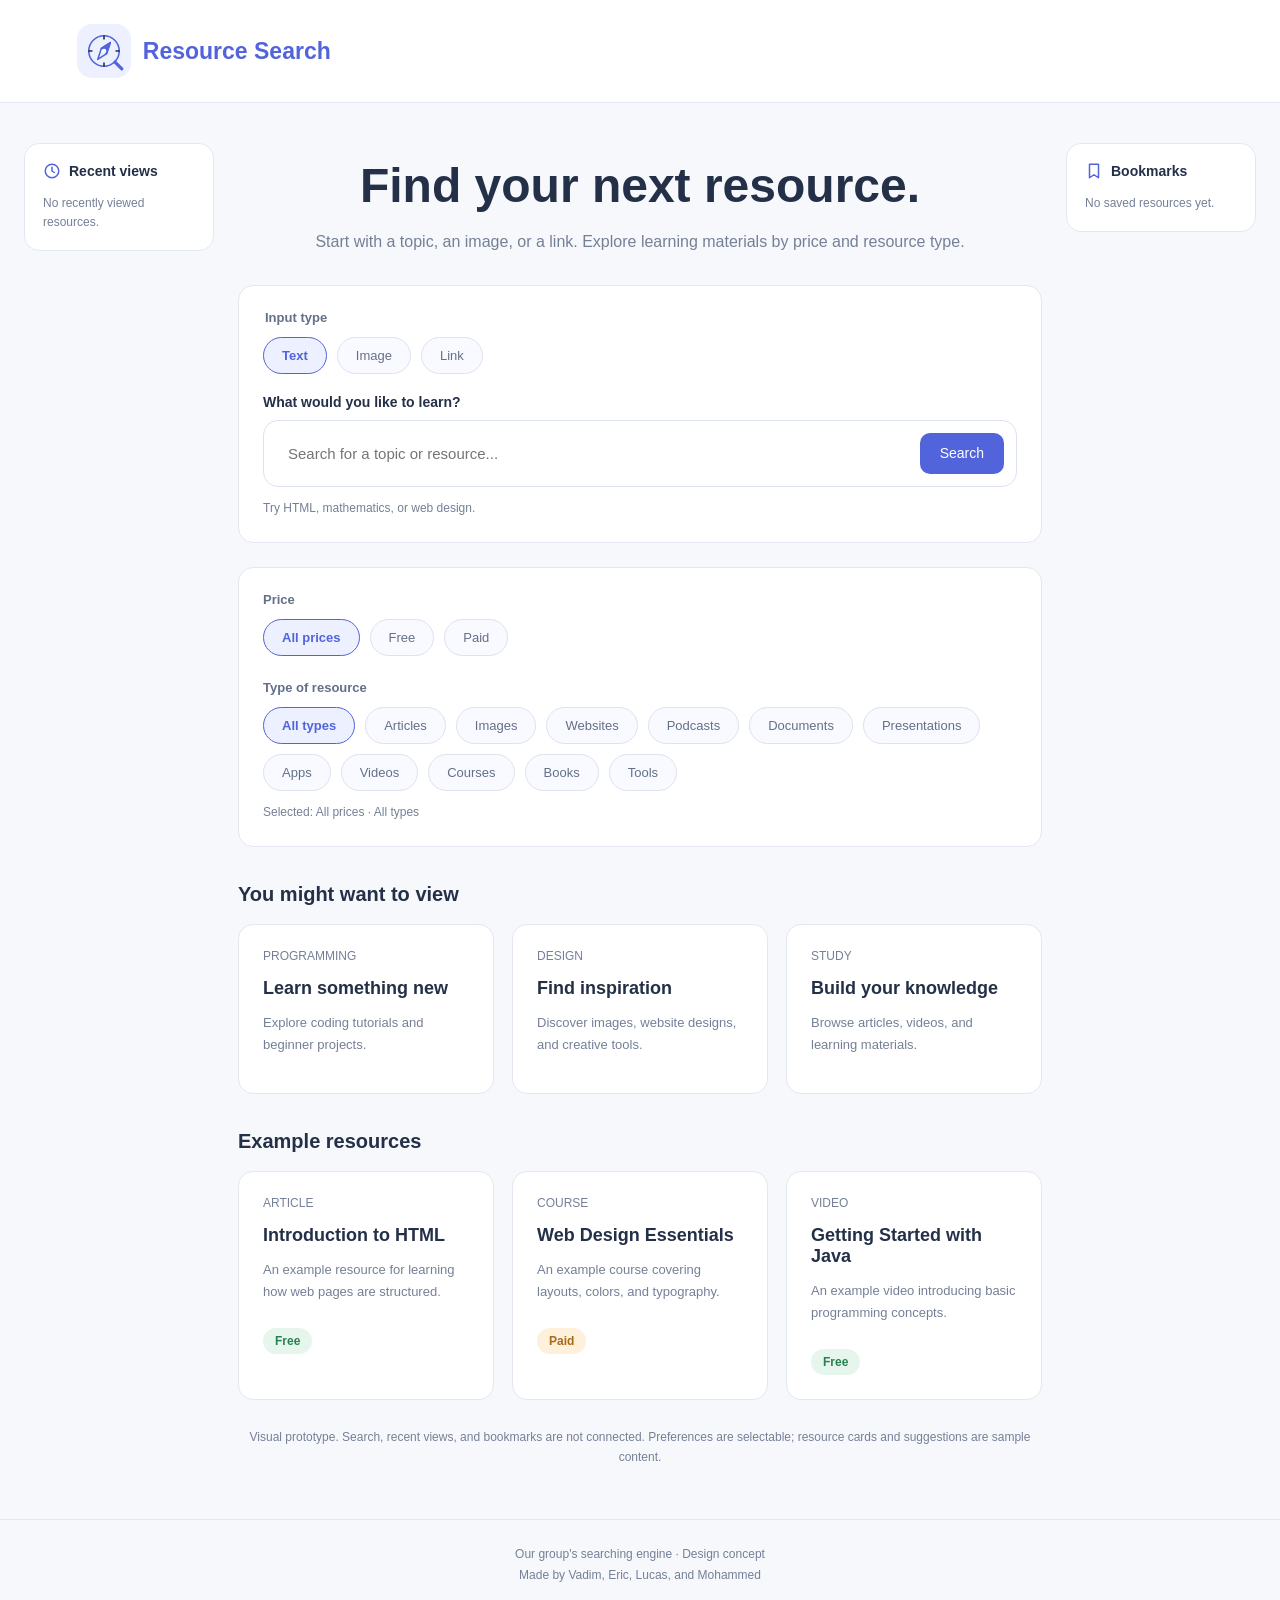
==== Advanced Searcher/HTML.html @ a19293f6 "Add files via upload" ====
<!DOCTYPE html>
<html lang="en">
<head>
  <meta charset="UTF-8">
  <meta name="viewport" content="width=device-width, initial-scale=1.0">
  <title>Resource Search</title>

  <style>
    * {
      box-sizing: border-box;
    }

    body {
      margin: 0;
      font-family: Arial, sans-serif;
      color: #243047;
      background: #f6f8fc;
    }

    header {
      padding: 24px 6%;
      background: white;
      border-bottom: 1px solid #e2e7f0;
    }

    .brand {
      display: flex;
      align-items: center;
      gap: 12px;
      color: #5264db;
      font-size: 23px;
      font-weight: bold;
    }

    .brand-icon {
      width: 54px;
      height: 54px;
      flex-shrink: 0;
      display: grid;
      place-items: center;
      background: #edf0ff;
      border-radius: 15px;
    }

    .brand-icon svg {
      width: 42px;
      height: 42px;
      fill: none;
      stroke: #5264db;
      stroke-width: 3;
      stroke-linecap: round;
      stroke-linejoin: round;
    }

    .secondary {
      stroke: #243047;
    }

    .page-layout {
      display: grid;
      grid-template-columns: 190px minmax(0, 950px) 190px;
      align-items: start;
      gap: 24px;
      max-width: 1450px;
      margin: auto;
      padding: 40px 24px;
    }

    main {
      min-width: 0;
      padding-top: 15px;
    }

    .sidebar {
      position: sticky;
      top: 24px;
      padding: 18px;
      border: 1px solid #e2e7f0;
      border-radius: 15px;
      background: white;
    }

    .sidebar-heading {
      display: flex;
      align-items: center;
      gap: 8px;
      margin: 0 0 14px;
      font-size: 14px;
    }

    .sidebar-heading svg {
      width: 18px;
      height: 18px;
      flex-shrink: 0;
      fill: none;
      stroke: #5264db;
      stroke-width: 2;
      stroke-linecap: round;
      stroke-linejoin: round;
    }

    .sidebar-empty {
      margin: 0;
      color: #758096;
      font-size: 12px;
      line-height: 1.6;
    }

    h1 {
      margin: 0 0 12px;
      text-align: center;
      font-size: clamp(30px, 4vw, 48px);
    }

    .subtitle {
      margin-bottom: 30px;
      text-align: center;
      color: #758096;
      line-height: 1.6;
    }

    .search-panel,
    .filters {
      padding: 24px;
      border: 1px solid #e2e7f0;
      border-radius: 15px;
      background: white;
    }

    .input-type {
      margin: 0;
      padding: 0;
      border: none;
      min-width: 0;
    }

    .input-type legend,
    .filter-label {
      margin: 0 0 12px;
      font-size: 13px;
      font-weight: bold;
      color: #647088;
    }

    .type-radio {
      position: absolute;
      width: 1px;
      height: 1px;
      padding: 0;
      margin: -1px;
      overflow: hidden;
      clip-path: inset(50%);
      white-space: nowrap;
      border: 0;
    }

    .input-type-options,
    .options {
      display: flex;
      flex-wrap: wrap;
      gap: 10px;
    }

    .input-type-options {
      margin-bottom: 20px;
    }

    .type-option,
    .option {
      padding: 10px 18px;
      border: 1px solid #dce2ef;
      border-radius: 25px;
      background: #f9faff;
      color: #647088;
      font: inherit;
      font-size: 13px;
      cursor: pointer;
    }

    .type-option:hover,
    .option:hover {
      border-color: #5264db;
      background: #edf0ff;
    }

    .option.selected,
    #type-text:checked ~ .input-type-options label[for="type-text"],
    #type-image:checked ~ .input-type-options label[for="type-image"],
    #type-link:checked ~ .input-type-options label[for="type-link"] {
      border-color: #5264db;
      background: #edf0ff;
      color: #5264db;
      font-weight: bold;
    }

    button:focus-visible,
    input:focus-visible,
    #type-text:focus-visible ~ .input-type-options label[for="type-text"],
    #type-image:focus-visible ~ .input-type-options label[for="type-image"],
    #type-link:focus-visible ~ .input-type-options label[for="type-link"] {
      outline: 3px solid #5264db;
      outline-offset: 3px;
    }

    .input-panel {
      display: none;
    }

    #type-text:checked ~ .text-panel,
    #type-image:checked ~ .image-panel,
    #type-link:checked ~ .link-panel {
      display: block;
    }

    .field-label {
      display: block;
      margin-bottom: 10px;
      font-size: 14px;
      font-weight: bold;
    }

    .search-box {
      display: flex;
      gap: 12px;
      padding: 12px;
      border: 1px solid #dce2ef;
      border-radius: 15px;
      background: white;
    }

    .search-input {
      flex: 1;
      min-width: 0;
      width: 100%;
      padding: 12px;
      border: none;
      border-radius: 6px;
      background: transparent;
      color: #243047;
      font: inherit;
      font-size: 15px;
    }

    .search-button {
      padding: 12px 20px;
      border: none;
      border-radius: 10px;
      background: #5264db;
      color: white;
      font-size: 14px;
      opacity: 1;
    }

    .input-help,
    .selection-summary {
      margin: 12px 0 0;
      color: #758096;
      font-size: 12px;
      line-height: 1.6;
    }

    .upload-area {
      padding: 28px 18px;
      border: 2px dashed #cbd3f4;
      border-radius: 15px;
      background: #f9faff;
      text-align: center;
    }

    .upload-area p {
      color: #758096;
      font-size: 13px;
      line-height: 1.6;
    }

    .image-input {
      max-width: 100%;
      color: #647088;
      font: inherit;
      font-size: 13px;
    }

    .image-input::file-selector-button {
      margin-right: 12px;
      padding: 10px 16px;
      border: none;
      border-radius: 8px;
      background: #edf0ff;
      color: #5264db;
      cursor: pointer;
    }

    .image-actions {
      display: flex;
      justify-content: flex-end;
      margin-top: 14px;
    }

    .filters {
      margin-top: 24px;
    }

    .filter-group + .filter-group {
      margin-top: 24px;
    }

    .section-heading {
      margin: 36px 0 18px;
      font-size: 20px;
    }

    .resources {
      display: grid;
      grid-template-columns: repeat(3, minmax(0, 1fr));
      gap: 18px;
    }

    .resource-card {
      padding: 24px;
      border: 1px solid #e2e7f0;
      border-radius: 15px;
      background: white;
    }

    .resource-type {
      color: #758096;
      font-size: 12px;
    }

    .resource-card h3 {
      margin: 15px 0 10px;
      font-size: 18px;
    }

    .resource-card p {
      color: #758096;
      font-size: 13px;
      line-height: 1.7;
    }

    .badge {
      display: inline-block;
      margin-top: 12px;
      padding: 6px 12px;
      border-radius: 20px;
      font-size: 12px;
      font-weight: bold;
    }

    .free {
      background: #e6f6ed;
      color: #278051;
    }

    .paid {
      background: #fff0dc;
      color: #a56b17;
    }

    .note {
      margin-top: 28px;
      text-align: center;
      color: #758096;
      font-size: 12px;
      line-height: 1.6;
    }

    footer {
      padding: 24px;
      border-top: 1px solid #e2e7f0;
      text-align: center;
      color: #758096;
      font-size: 12px;
      line-height: 1.8;
    }

    @media (max-width: 1100px) {
      .page-layout {
        grid-template-columns: repeat(2, minmax(0, 1fr));
      }

      main {
        grid-column: 1 / -1;
        grid-row: 1;
      }

      .sidebar {
        position: static;
      }
    }

    @media (max-width: 700px) {
      .resources {
        grid-template-columns: 1fr;
      }

      .search-input {
        font-size: 13px;
      }
    }

    @media (max-width: 420px) {
      .page-layout {
        grid-template-columns: 1fr;
        padding: 24px 16px;
      }

      .search-panel,
      .filters {
        padding: 18px;
      }

      .search-box {
        flex-direction: column;
      }

      .image-actions .search-button {
        width: 100%;
      }
    }
  </style>
</head>

<body>
  <header>
    <div class="brand">
      <span class="brand-icon" aria-hidden="true">
        <svg viewBox="0 0 80 80" focusable="false">
          <circle cx="40" cy="40" r="29"/>
          <path d="M61 61 L74 74" stroke-width="6"/>
          <path class="secondary"
                d="M40 11 V17 M40 63 V69 M11 40 H17 M63 40 H69"/>
          <path d="M52 24 L45 45 L28 56 L35 35 Z"/>
          <path d="M52 24 L35 35 L45 45 Z" fill="#5264db"/>
          <circle cx="40" cy="40" r="3" fill="white" stroke="white"/>
        </svg>
      </span>
      <span>Resource Search</span>
    </div>
  </header>

  <div class="page-layout">
    <aside class="sidebar" aria-labelledby="recent-heading">
      <h2 class="sidebar-heading" id="recent-heading">
        <svg viewBox="0 0 24 24" aria-hidden="true">
          <circle cx="12" cy="12" r="9"/>
          <path d="M12 7 V12 L15 14"/>
        </svg>
        Recent views
      </h2>
      <p class="sidebar-empty">No recently viewed resources.</p>
    </aside>

    <main>
      <h1>Find your next resource.</h1>

      <p class="subtitle">
        Start with a topic, an image, or a link.
        Explore learning materials by price and resource type.
      </p>

      <section class="search-panel" aria-label="Search inputs">
        <fieldset class="input-type">
          <legend>Input type</legend>

          <input
            class="type-radio"
            type="radio"
            name="input-type"
            id="type-text"
            value="text"
            checked
          >
          <input
            class="type-radio"
            type="radio"
            name="input-type"
            id="type-image"
            value="image"
          >
          <input
            class="type-radio"
            type="radio"
            name="input-type"
            id="type-link"
            value="link"
          >

          <div class="input-type-options">
            <label class="type-option" for="type-text">Text</label>
            <label class="type-option" for="type-image">Image</label>
            <label class="type-option" for="type-link">Link</label>
          </div>

          <div class="input-panel text-panel">
            <label class="field-label" for="text-search">
              What would you like to learn?
            </label>

            <div class="search-box">
              <input
                class="search-input"
                id="text-search"
                type="search"
                placeholder="Search for a topic or resource..."
                aria-describedby="text-help"
              >
              <button class="search-button" type="button" disabled>
                Search
              </button>
            </div>

            <p class="input-help" id="text-help">
              Try HTML, mathematics, or web design.
            </p>
          </div>

          <div class="input-panel image-panel">
            <div class="upload-area">
              <label class="field-label" for="image-search">
                Choose a picture or image
              </label>

              <p>Select a picture, screenshot, or diagram.</p>

              <input
                class="image-input"
                id="image-search"
                type="file"
                accept="image/*"
                aria-describedby="image-help"
              >
            </div>

            <div class="image-actions">
              <button class="search-button" type="button" disabled>
                Search with image
              </button>
            </div>

            <p class="input-help" id="image-help">
              Image selection is available; uploading is not connected.
            </p>
          </div>

          <div class="input-panel link-panel">
            <label class="field-label" for="link-search">
              Paste a resource link
            </label>

            <div class="search-box">
              <input
                class="search-input"
                id="link-search"
                type="url"
                placeholder="https://example.com/resource"
                aria-describedby="link-help"
              >
              <button class="search-button" type="button" disabled>
                Search with link
              </button>
            </div>

            <p class="input-help" id="link-help">
              Enter a website, article, video, or document link.
            </p>
          </div>
        </fieldset>
      </section>

      <section class="filters" aria-label="Resource preferences">
        <div class="filter-group">
          <h2 class="filter-label" id="price-label">Price</h2>

          <div
            class="options"
            id="price-options"
            role="group"
            aria-labelledby="price-label"
          >
            <button class="option selected" type="button"
                    aria-pressed="true">All prices</button>
            <button class="option" type="button"
                    aria-pressed="false">Free</button>
            <button class="option" type="button"
                    aria-pressed="false">Paid</button>
          </div>
        </div>

        <div class="filter-group">
          <h2 class="filter-label" id="resource-label">
            Type of resource
          </h2>

          <div
            class="options"
            id="resource-options"
            role="group"
            aria-labelledby="resource-label"
          >
            <button class="option selected" type="button"
                    aria-pressed="true">All types</button>
            <button class="option" type="button"
                    aria-pressed="false">Articles</button>
            <button class="option" type="button"
                    aria-pressed="false">Images</button>
            <button class="option" type="button"
                    aria-pressed="false">Websites</button>
            <button class="option" type="button"
                    aria-pressed="false">Podcasts</button>
            <button class="option" type="button"
                    aria-pressed="false">Documents</button>
            <button class="option" type="button"
                    aria-pressed="false">Presentations</button>
            <button class="option" type="button"
                    aria-pressed="false">Apps</button>
            <button class="option" type="button"
                    aria-pressed="false">Videos</button>
            <button class="option" type="button"
                    aria-pressed="false">Courses</button>
            <button class="option" type="button"
                    aria-pressed="false">Books</button>
            <button class="option" type="button"
                    aria-pressed="false">Tools</button>
          </div>
        </div>

        <p class="selection-summary" id="selection-summary" role="status">
          Selected: All prices · All types
        </p>
      </section>

      <section aria-labelledby="suggestions-heading">
        <h2 class="section-heading" id="suggestions-heading">
          You might want to view
        </h2>

        <div class="resources">
          <article class="resource-card">
            <div class="resource-type">PROGRAMMING</div>
            <h3>Learn something new</h3>
            <p>Explore coding tutorials and beginner projects.</p>
          </article>

          <article class="resource-card">
            <div class="resource-type">DESIGN</div>
            <h3>Find inspiration</h3>
            <p>Discover images, website designs, and creative tools.</p>
          </article>

          <article class="resource-card">
            <div class="resource-type">STUDY</div>
            <h3>Build your knowledge</h3>
            <p>Browse articles, videos, and learning materials.</p>
          </article>
        </div>
      </section>

      <section aria-labelledby="examples-heading">
        <h2 class="section-heading" id="examples-heading">
          Example resources
        </h2>

        <div class="resources">
          <article class="resource-card">
            <div class="resource-type">ARTICLE</div>
            <h3>Introduction to HTML</h3>
            <p>
              An example resource for learning how web pages
              are structured.
            </p>
            <span class="badge free">Free</span>
          </article>

          <article class="resource-card">
            <div class="resource-type">COURSE</div>
            <h3>Web Design Essentials</h3>
            <p>
              An example course covering layouts, colors,
              and typography.
            </p>
            <span class="badge paid">Paid</span>
          </article>

          <article class="resource-card">
            <div class="resource-type">VIDEO</div>
            <h3>Getting Started with Java</h3>
            <p>
              An example video introducing basic
              programming concepts.
            </p>
            <span class="badge free">Free</span>
          </article>
        </div>
      </section>

      <p class="note">
        Visual prototype. Search, recent views, and bookmarks are not connected.
        Preferences are selectable; resource cards and suggestions are sample content.
      </p>
    </main>

    <aside class="sidebar" aria-labelledby="bookmarks-heading">
      <h2 class="sidebar-heading" id="bookmarks-heading">
        <svg viewBox="0 0 24 24" aria-hidden="true">
          <path d="M6 3 H18 V21 L12 17 L6 21 Z"/>
        </svg>
        Bookmarks
      </h2>
      <p class="sidebar-empty">No saved resources yet.</p>
    </aside>
  </div>

  <footer>
    Our group's searching engine · Design concept
    <br>
    Made by Vadim, Eric, Lucas, and Mohammed
  </footer>

  <script>
    const optionGroups = document.querySelectorAll(".filters .options");
    const summary = document.getElementById("selection-summary");

    optionGroups.forEach((group) => {
      group.addEventListener("click", (event) => {
        const selectedButton = event.target.closest(".option");

        if (!selectedButton || !group.contains(selectedButton)) {
          return;
        }

        group.querySelectorAll(".option").forEach((button) => {
          const isSelected = button === selectedButton;
          button.classList.toggle("selected", isSelected);
          button.setAttribute("aria-pressed", String(isSelected));
        });

        const price = document.querySelector(
          "#price-options .selected"
        ).textContent.trim();

        const resourceType = document.querySelector(
          "#resource-options .selected"
        ).textContent.trim();

        summary.textContent = `Selected: ${price} · ${resourceType}`;
      });
    });
  </script>
</body>
</html>
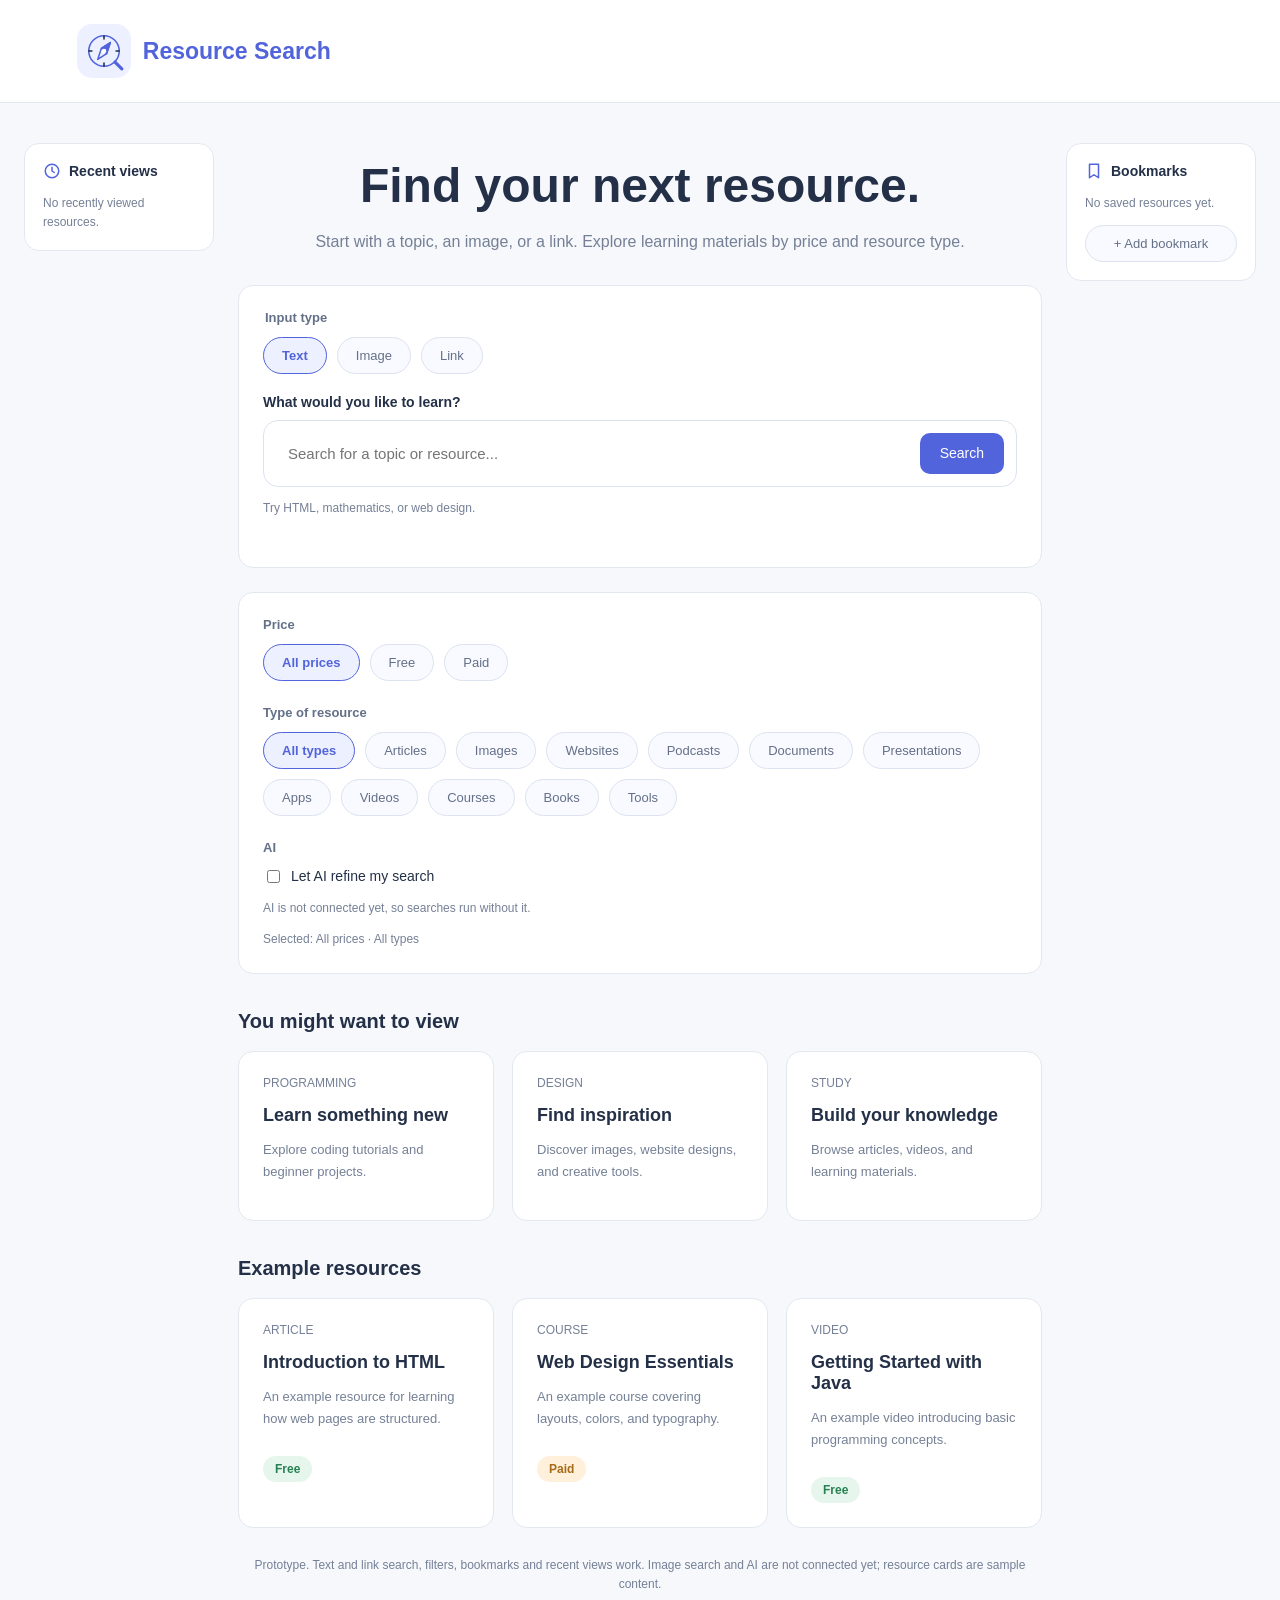
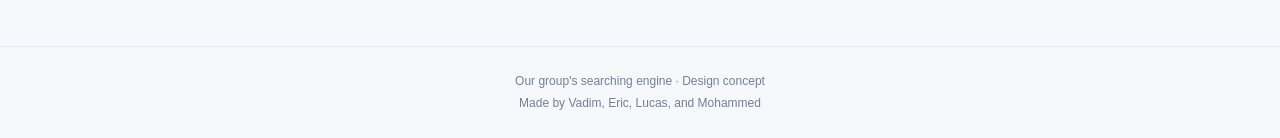
==== commit 34b7e282: "Some functionality and search feature placeholder." ====
--- a/Advanced Searcher/HTML.html
+++ b/Advanced Searcher/HTML.html
@@ -372,6 +372,142 @@
       color: #758096;
       font-size: 12px;
       line-height: 1.8;
+    }
+
+    /* ----- Added for the JS base (Oct 11): restyle freely ----- */
+
+    .search-status {
+      min-height: 1em;
+      margin: 12px 0 0;
+      color: #a56b17;
+      font-size: 13px;
+    }
+
+    .ai-toggle {
+      display: inline-flex;
+      align-items: center;
+      gap: 8px;
+      font-size: 14px;
+      cursor: pointer;
+    }
+
+    .link-list {
+      margin: 0;
+      padding: 0;
+      list-style: none;
+      display: grid;
+      gap: 6px;
+      font-size: 13px;
+    }
+
+    .link-list a {
+      color: #243047;
+      text-decoration: none;
+      overflow-wrap: anywhere;
+    }
+
+    .link-list a:hover {
+      color: #5264db;
+    }
+
+    .link-list li {
+      display: flex;
+      align-items: center;
+      gap: 6px;
+    }
+
+    .bookmark {
+      flex: 1;
+      display: flex;
+      align-items: center;
+      gap: 8px;
+      min-width: 0;
+    }
+
+    .bookmark img {
+      width: 18px;
+      height: 18px;
+      flex-shrink: 0;
+    }
+
+    .remove-button {
+      border: none;
+      background: none;
+      color: #758096;
+      font-size: 16px;
+      cursor: pointer;
+    }
+
+    .add-button {
+      width: 100%;
+      margin-top: 12px;
+    }
+
+    .link-preview,
+    .preview-card {
+      padding: 16px;
+      border: 1px solid #e2e7f0;
+      border-radius: 15px;
+      background: white;
+      font-size: 13px;
+    }
+
+    .link-preview {
+      margin-top: 16px;
+    }
+
+    .link-preview img,
+    .preview-card img {
+      display: block;
+      max-width: 100%;
+      max-height: 140px;
+      margin-bottom: 10px;
+      border-radius: 8px;
+    }
+
+    .link-preview p,
+    .preview-card p {
+      color: #758096;
+      line-height: 1.6;
+    }
+
+    .preview-actions {
+      display: flex;
+      align-items: center;
+      gap: 16px;
+    }
+
+    .preview-card {
+      position: fixed;
+      z-index: 10;
+      width: 280px;
+      box-shadow: 0 8px 24px rgb(36 48 71 / 15%);
+    }
+
+    #bookmark-dialog {
+      padding: 24px;
+      border: 1px solid #e2e7f0;
+      border-radius: 15px;
+    }
+
+    #bookmark-dialog input {
+      display: block;
+      width: 260px;
+      margin: 6px 0 14px;
+      padding: 10px;
+      border: 1px solid #dce2ef;
+      border-radius: 8px;
+      font: inherit;
+    }
+
+    .dialog-actions {
+      display: flex;
+      justify-content: flex-end;
+      gap: 10px;
+    }
+
+    [hidden] {
+      display: none !important;
     }
 
     @media (max-width: 1100px) {
@@ -448,7 +584,8 @@
         </svg>
         Recent views
       </h2>
-      <p class="sidebar-empty">No recently viewed resources.</p>
+      <p class="sidebar-empty" id="recent-empty">No recently viewed resources.</p>
+      <ul class="link-list" id="recent-list"></ul>
     </aside>
 
     <main>
@@ -497,7 +634,7 @@
               What would you like to learn?
             </label>
 
-            <div class="search-box">
+            <form class="search-box" id="text-form">
               <input
                 class="search-input"
                 id="text-search"
@@ -505,10 +642,10 @@
                 placeholder="Search for a topic or resource..."
                 aria-describedby="text-help"
               >
-              <button class="search-button" type="button" disabled>
+              <button class="search-button" type="submit">
                 Search
               </button>
-            </div>
+            </form>
 
             <p class="input-help" id="text-help">
               Try HTML, mathematics, or web design.
@@ -548,7 +685,9 @@
               Paste a resource link
             </label>
 
-            <div class="search-box">
+            <!-- novalidate: the browser would reject "anilist.co" without https://;
+                 our JS adds the https:// itself -->
+            <form class="search-box" id="link-form" novalidate>
               <input
                 class="search-input"
                 id="link-search"
@@ -556,33 +695,40 @@
                 placeholder="https://example.com/resource"
                 aria-describedby="link-help"
               >
-              <button class="search-button" type="button" disabled>
+              <button class="search-button" type="submit">
                 Search with link
               </button>
-            </div>
+            </form>
 
             <p class="input-help" id="link-help">
               Enter a website, article, video, or document link.
             </p>
+
+            <div class="link-preview" id="link-preview" hidden></div>
           </div>
         </fieldset>
+
+        <p class="search-status" id="search-status" role="status"></p>
       </section>
 
       <section class="filters" aria-label="Resource preferences">
         <div class="filter-group">
           <h2 class="filter-label" id="price-label">Price</h2>
 
+          <!-- data-filter / data-value are what the JS reads.
+               The visible labels can be renamed freely. -->
           <div
             class="options"
             id="price-options"
             role="group"
             aria-labelledby="price-label"
+            data-filter="price"
           >
-            <button class="option selected" type="button"
+            <button class="option selected" type="button" data-value="all"
                     aria-pressed="true">All prices</button>
-            <button class="option" type="button"
+            <button class="option" type="button" data-value="free"
                     aria-pressed="false">Free</button>
-            <button class="option" type="button"
+            <button class="option" type="button" data-value="paid"
                     aria-pressed="false">Paid</button>
           </div>
         </div>
@@ -597,32 +743,42 @@
             id="resource-options"
             role="group"
             aria-labelledby="resource-label"
+            data-filter="type"
           >
-            <button class="option selected" type="button"
+            <button class="option selected" type="button" data-value="all"
                     aria-pressed="true">All types</button>
-            <button class="option" type="button"
+            <button class="option" type="button" data-value="articles"
                     aria-pressed="false">Articles</button>
-            <button class="option" type="button"
+            <button class="option" type="button" data-value="images"
                     aria-pressed="false">Images</button>
-            <button class="option" type="button"
+            <button class="option" type="button" data-value="websites"
                     aria-pressed="false">Websites</button>
-            <button class="option" type="button"
+            <button class="option" type="button" data-value="podcasts"
                     aria-pressed="false">Podcasts</button>
-            <button class="option" type="button"
+            <button class="option" type="button" data-value="documents"
                     aria-pressed="false">Documents</button>
-            <button class="option" type="button"
+            <button class="option" type="button" data-value="presentations"
                     aria-pressed="false">Presentations</button>
-            <button class="option" type="button"
+            <button class="option" type="button" data-value="apps"
                     aria-pressed="false">Apps</button>
-            <button class="option" type="button"
+            <button class="option" type="button" data-value="videos"
                     aria-pressed="false">Videos</button>
-            <button class="option" type="button"
+            <button class="option" type="button" data-value="courses"
                     aria-pressed="false">Courses</button>
-            <button class="option" type="button"
+            <button class="option" type="button" data-value="books"
                     aria-pressed="false">Books</button>
-            <button class="option" type="button"
+            <button class="option" type="button" data-value="tools"
                     aria-pressed="false">Tools</button>
           </div>
+        </div>
+
+        <div class="filter-group">
+          <h2 class="filter-label">AI</h2>
+          <label class="ai-toggle">
+            <input type="checkbox" id="ai-toggle">
+            Let AI refine my search
+          </label>
+          <p class="input-help" id="ai-help"></p>
         </div>
 
         <p class="selection-summary" id="selection-summary" role="status">
@@ -695,8 +851,8 @@
       </section>
 
       <p class="note">
-        Visual prototype. Search, recent views, and bookmarks are not connected.
-        Preferences are selectable; resource cards and suggestions are sample content.
+        Prototype. Text and link search, filters, bookmarks and recent views work.
+        Image search and AI are not connected yet; resource cards are sample content.
       </p>
     </main>
 
@@ -707,9 +863,31 @@
         </svg>
         Bookmarks
       </h2>
-      <p class="sidebar-empty">No saved resources yet.</p>
+      <p class="sidebar-empty" id="bookmark-empty">No saved resources yet.</p>
+      <ul class="link-list" id="bookmark-list"></ul>
+      <button class="option add-button" type="button" id="add-bookmark">
+        + Add bookmark
+      </button>
     </aside>
   </div>
+
+  <dialog id="bookmark-dialog" aria-labelledby="bookmark-dialog-title">
+    <form id="bookmark-form" novalidate>
+      <h2 class="filter-label" id="bookmark-dialog-title">Add a bookmark</h2>
+      <label class="field-label" for="bookmark-name">Name (optional)</label>
+      <input id="bookmark-name" type="text" placeholder="AniList">
+      <label class="field-label" for="bookmark-url">Address</label>
+      <input id="bookmark-url" type="url" placeholder="anilist.co">
+      <p class="search-status" id="bookmark-error" role="alert"></p>
+      <div class="dialog-actions">
+        <button class="option" type="button" id="bookmark-cancel">Cancel</button>
+        <button class="search-button" type="submit">Add</button>
+      </div>
+    </form>
+  </dialog>
+
+  <!-- Hover preview for bookmarks; bookmarks.js positions and fills it -->
+  <div class="preview-card" id="preview-card" hidden></div>
 
   <footer>
     Our group's searching engine · Design concept
@@ -717,35 +895,7 @@
     Made by Vadim, Eric, Lucas, and Mohammed
   </footer>
 
-  <script>
-    const optionGroups = document.querySelectorAll(".filters .options");
-    const summary = document.getElementById("selection-summary");
-
-    optionGroups.forEach((group) => {
-      group.addEventListener("click", (event) => {
-        const selectedButton = event.target.closest(".option");
-
-        if (!selectedButton || !group.contains(selectedButton)) {
-          return;
-        }
-
-        group.querySelectorAll(".option").forEach((button) => {
-          const isSelected = button === selectedButton;
-          button.classList.toggle("selected", isSelected);
-          button.setAttribute("aria-pressed", String(isSelected));
-        });
-
-        const price = document.querySelector(
-          "#price-options .selected"
-        ).textContent.trim();
-
-        const resourceType = document.querySelector(
-          "#resource-options .selected"
-        ).textContent.trim();
-
-        summary.textContent = `Selected: ${price} · ${resourceType}`;
-      });
-    });
-  </script>
+  <!-- All behaviour lives in js/. Modules need a server: use Live Preview. -->
+  <script type="module" src="js/app.js"></script>
 </body>
 </html>
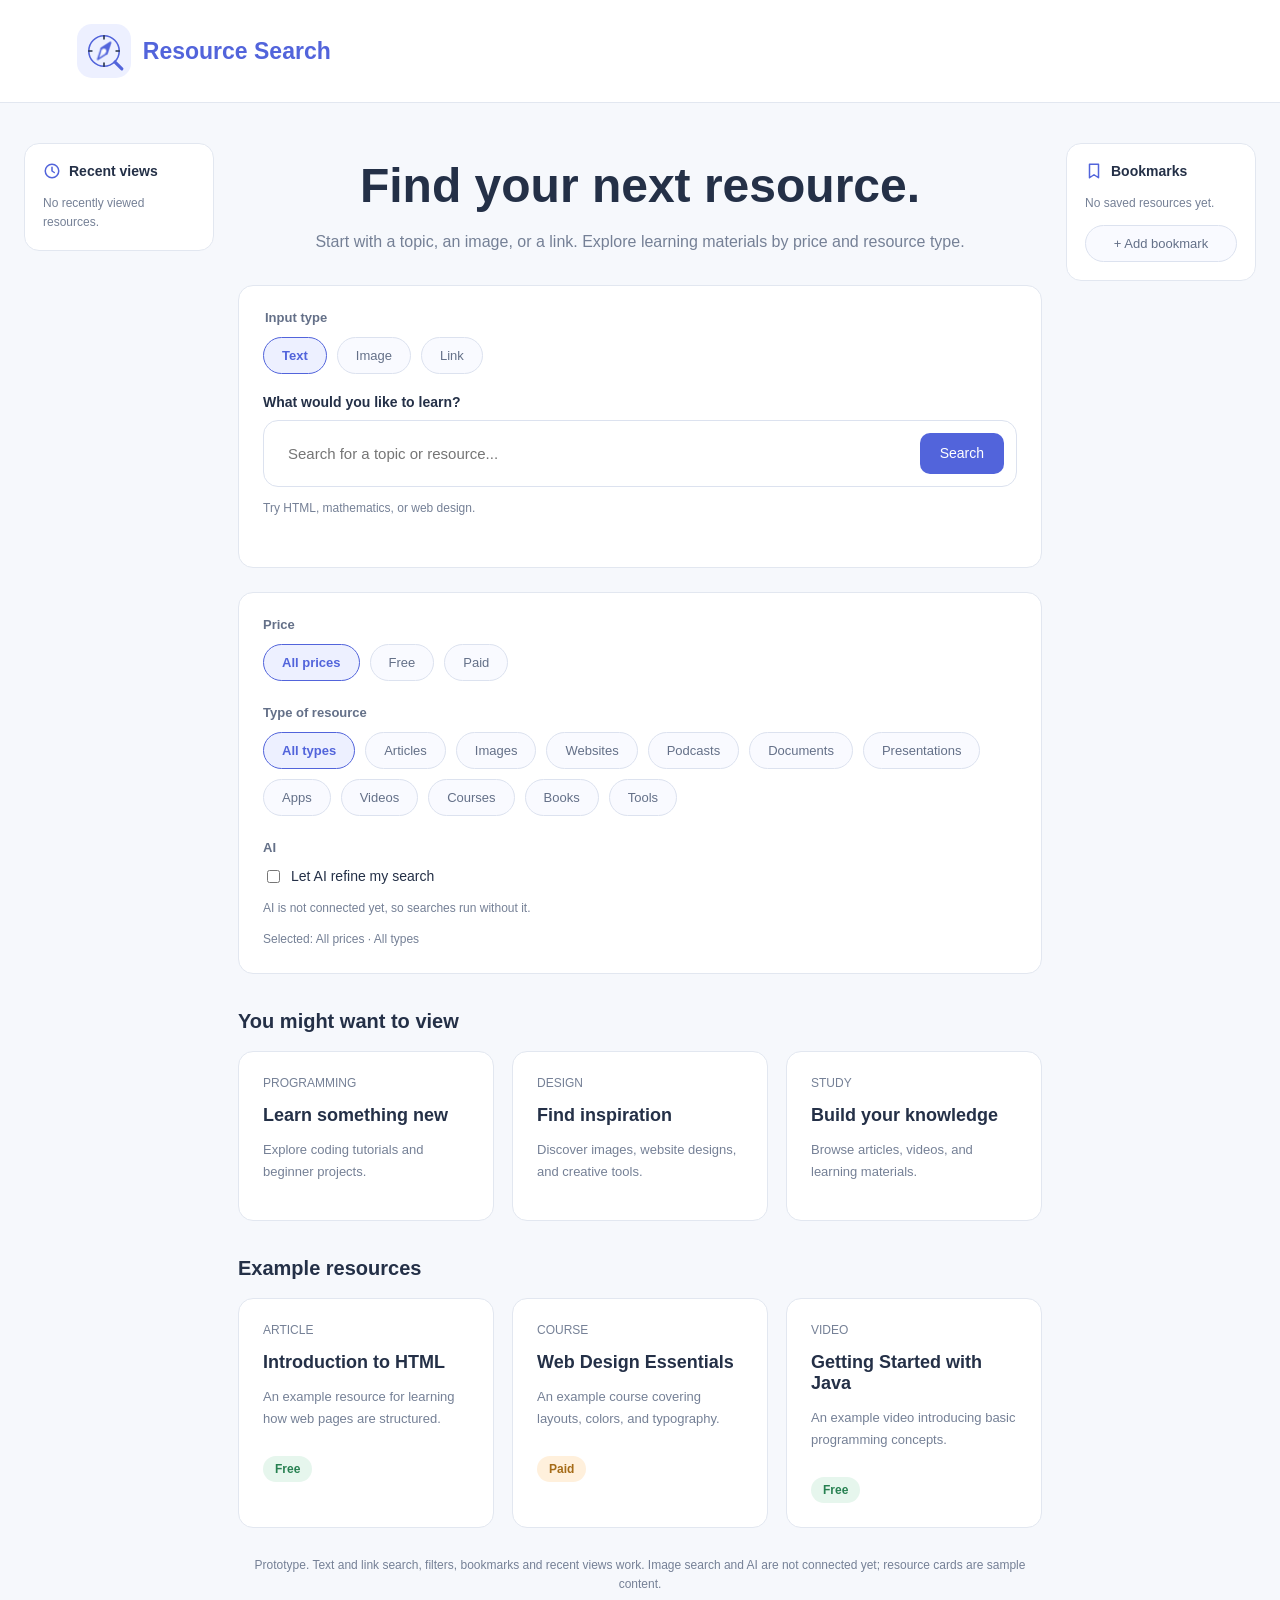
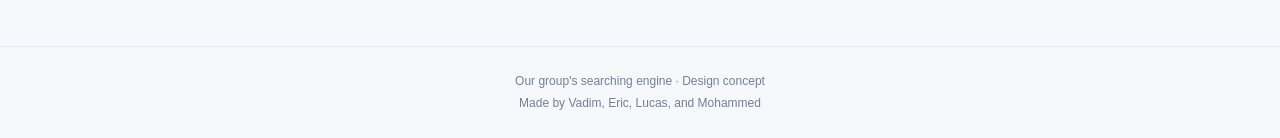
==== commit 07866cd4: "Update HTML.html added support for animations.css" ====
--- a/Advanced Searcher/HTML.html
+++ b/Advanced Searcher/HTML.html
@@ -555,6 +555,9 @@
       }
     }
   </style>
+    <!-- Animations (CSS only). Loaded after the styles above. -->
+  <link rel="stylesheet" href="animations.css">
+</head>
 </head>
 
 <body>
@@ -898,4 +901,4 @@
   <!-- All behaviour lives in js/. Modules need a server: use Live Preview. -->
   <script type="module" src="js/app.js"></script>
 </body>
-</html>+</html>
--- a/Advanced Searcher/animations.css
+++ b/Advanced Searcher/animations.css
@@ -0,0 +1,261 @@
+/* page entrance */
+/* starts lower and invisible, ends in place */
+@keyframes rise-in {
+  from { opacity: 0; transform: translateY(14px); }
+  to   { opacity: 1; transform: none; }
+}
+
+/* every block inside main uses rise-in */
+main > * {
+  animation: rise-in 0.6s cubic-bezier(0.2, 0.7, 0.2, 1) backwards;
+}
+/* each next block starts a bit later */
+main > :nth-child(2) { animation-delay: 0.07s; }
+main > :nth-child(3) { animation-delay: 0.14s; }
+main > :nth-child(4) { animation-delay: 0.21s; }
+main > :nth-child(5) { animation-delay: 0.28s; }
+main > :nth-child(6) { animation-delay: 0.35s; }
+main > :nth-child(7) { animation-delay: 0.42s; }
+
+/* sidebars start after the main part */
+.sidebar {
+  animation: rise-in 0.6s 0.3s cubic-bezier(0.2, 0.7, 0.2, 1) backwards;
+}
+
+/* cards rise in too */
+.resources .resource-card {
+  animation: rise-in 0.5s cubic-bezier(0.2, 0.7, 0.2, 1) backwards;
+}
+/* 2nd and 3rd card a bit later */
+.resources .resource-card:nth-child(2) { animation-delay: 0.08s; }
+.resources .resource-card:nth-child(3) { animation-delay: 0.16s; }
+
+/* compass needle */
+/* path 3 and 4 are the two halves of the needle, they turn around the logo centre (40,40) */
+.brand-icon svg path:nth-of-type(3),
+.brand-icon svg path:nth-of-type(4) {
+  transform-box: view-box;
+  transform-origin: 40px 40px;
+  animation: needle-settle 1.1s cubic-bezier(0.3, 0.8, 0.3, 1) 0.2s both;
+}
+
+/* wobble when the mouse is on the logo */
+.brand:hover .brand-icon svg path:nth-of-type(3),
+.brand:hover .brand-icon svg path:nth-of-type(4) {
+  animation: needle-wobble 0.6s ease-in-out;
+}
+
+/* spins in on page load, goes a bit too far, comes back */
+@keyframes needle-settle {
+  0%   { transform: rotate(-270deg); }
+  70%  { transform: rotate(14deg); }
+  100% { transform: rotate(0); }
+}
+
+/* small shake left and right */
+@keyframes needle-wobble {
+  0%, 100% { transform: rotate(0); }
+  30%      { transform: rotate(-14deg); }
+  65%      { transform: rotate(8deg); }
+}
+
+/* button hover and press */
+/* smooth change for hover and press */
+.type-option,
+.option {
+  transition: background-color 0.2s, border-color 0.2s, color 0.2s,
+              transform 0.15s, box-shadow 0.2s;
+}
+
+/* lift up a bit on hover */
+.type-option:hover,
+.option:hover {
+  transform: translateY(-1px);
+  box-shadow: 0 3px 8px rgb(82 100 219 / 14%);
+}
+
+/* shrink a bit while pressed */
+.type-option:active,
+.option:active {
+  transform: scale(0.96);
+  box-shadow: none;
+}
+
+/* selected option pops */
+/* runs once when a filter gets selected */
+.option.selected {
+  animation: pop 0.28s ease-out;
+}
+
+/* grow a little then back to normal */
+@keyframes pop {
+  0%   { transform: scale(1); }
+  45%  { transform: scale(1.07); }
+  100% { transform: scale(1); }
+}
+
+/* search panel switch */
+/* only the panel that is showing, runs every time you switch */
+#type-text:checked ~ .text-panel,
+#type-image:checked ~ .image-panel,
+#type-link:checked ~ .link-panel {
+  animation: panel-in 0.3s ease-out;
+}
+
+/* fade in and move up a little */
+@keyframes panel-in {
+  from { opacity: 0; transform: translateY(6px); }
+  to   { opacity: 1; transform: none; }
+}
+
+/* search box focus glow */
+/* smooth glow change */
+.search-box {
+  transition: border-color 0.2s, box-shadow 0.25s;
+}
+
+/* blue border and soft ring while you type in it */
+.search-box:focus-within {
+  border-color: #5264db;
+  box-shadow: 0 0 0 4px rgb(82 100 219 / 15%);
+}
+
+/* search button */
+/* hand cursor and smooth changes */
+.search-button {
+  cursor: pointer;
+  transition: background-color 0.2s, transform 0.15s, box-shadow 0.2s;
+}
+
+/* darker blue, lift and shadow on hover */
+.search-button:not(:disabled):hover {
+  background: #4152c4;
+  transform: translateY(-1px);
+  box-shadow: 0 4px 12px rgb(82 100 219 / 30%);
+}
+
+/* push down while pressed */
+.search-button:not(:disabled):active {
+  transform: translateY(0) scale(0.97);
+  box-shadow: none;
+}
+
+/* greyed out button can't be clicked */
+.search-button:disabled {
+  cursor: not-allowed;
+  opacity: 0.55;
+}
+
+/* card hover lift */
+/* smooth lift */
+.resource-card {
+  transition: transform 0.25s ease, box-shadow 0.25s ease, border-color 0.25s;
+}
+
+/* move up with a shadow on hover */
+.resource-card:hover {
+  transform: translateY(-3px);
+  border-color: #cbd3f4;
+  box-shadow: 0 10px 24px rgb(36 48 71 / 10%);
+}
+
+/* link preview appears */
+/* runs when the preview stops being hidden */
+.link-preview:not([hidden]) {
+  animation: drop-in 0.3s ease-out;
+}
+
+/* drops down from above */
+@keyframes drop-in {
+  from { opacity: 0; transform: translateY(-8px); }
+  to   { opacity: 1; transform: none; }
+}
+
+/* bookmark hover preview */
+/* grows out from its top right corner */
+.preview-card:not([hidden]) {
+  transform-origin: right top;
+  animation: card-pop 0.18s ease-out;
+}
+
+/* small and invisible to full size */
+@keyframes card-pop {
+  from { opacity: 0; transform: scale(0.94); }
+  to   { opacity: 1; transform: none; }
+}
+
+/* new list rows slide in */
+/* new bookmarks go at the end, new recent views at the top */
+#bookmark-list li:last-child,
+#recent-list li:first-child {
+  animation: row-in 0.3s ease-out;
+}
+
+/* slides in from the left */
+@keyframes row-in {
+  from { opacity: 0; transform: translateX(-10px); }
+  to   { opacity: 1; transform: none; }
+}
+
+/* link colour fades on hover */
+.link-list a {
+  transition: color 0.15s;
+}
+
+/* remove button */
+/* smooth turn */
+.remove-button {
+  transition: transform 0.2s, color 0.2s;
+}
+
+/* turns red and rotates on hover */
+.remove-button:hover {
+  color: #c0392b;
+  transform: rotate(90deg);
+}
+
+/* bookmark dialog */
+/* window fades and grows in when it opens */
+#bookmark-dialog[open] {
+  animation: dialog-in 0.22s ease-out;
+}
+
+/* dark see-through background behind the window */
+#bookmark-dialog::backdrop {
+  background: rgb(36 48 71 / 35%);
+  animation: fade-in 0.22s ease-out;
+}
+
+/* move up and grow in */
+@keyframes dialog-in {
+  from { opacity: 0; transform: translateY(8px) scale(0.97); }
+  to   { opacity: 1; transform: none; }
+}
+
+/* just fade in */
+@keyframes fade-in {
+  from { opacity: 0; }
+  to   { opacity: 1; }
+}
+
+/* status messages */
+/* only when there is a message */
+.search-status:not(:empty) {
+  animation: status-in 0.3s ease-out;
+}
+
+/* slides in from the left */
+@keyframes status-in {
+  from { opacity: 0; transform: translateX(-6px); }
+  to   { opacity: 1; transform: none; }
+}
+
+/* reduce motion */
+@media (prefers-reduced-motion: reduce) {
+  /* almost 0 time so everything looks instant */
+  *, *::before, *::after {
+    animation-duration: 0.01ms !important;
+    animation-delay: 0s !important;
+    transition-duration: 0.01ms !important;
+  }
+}
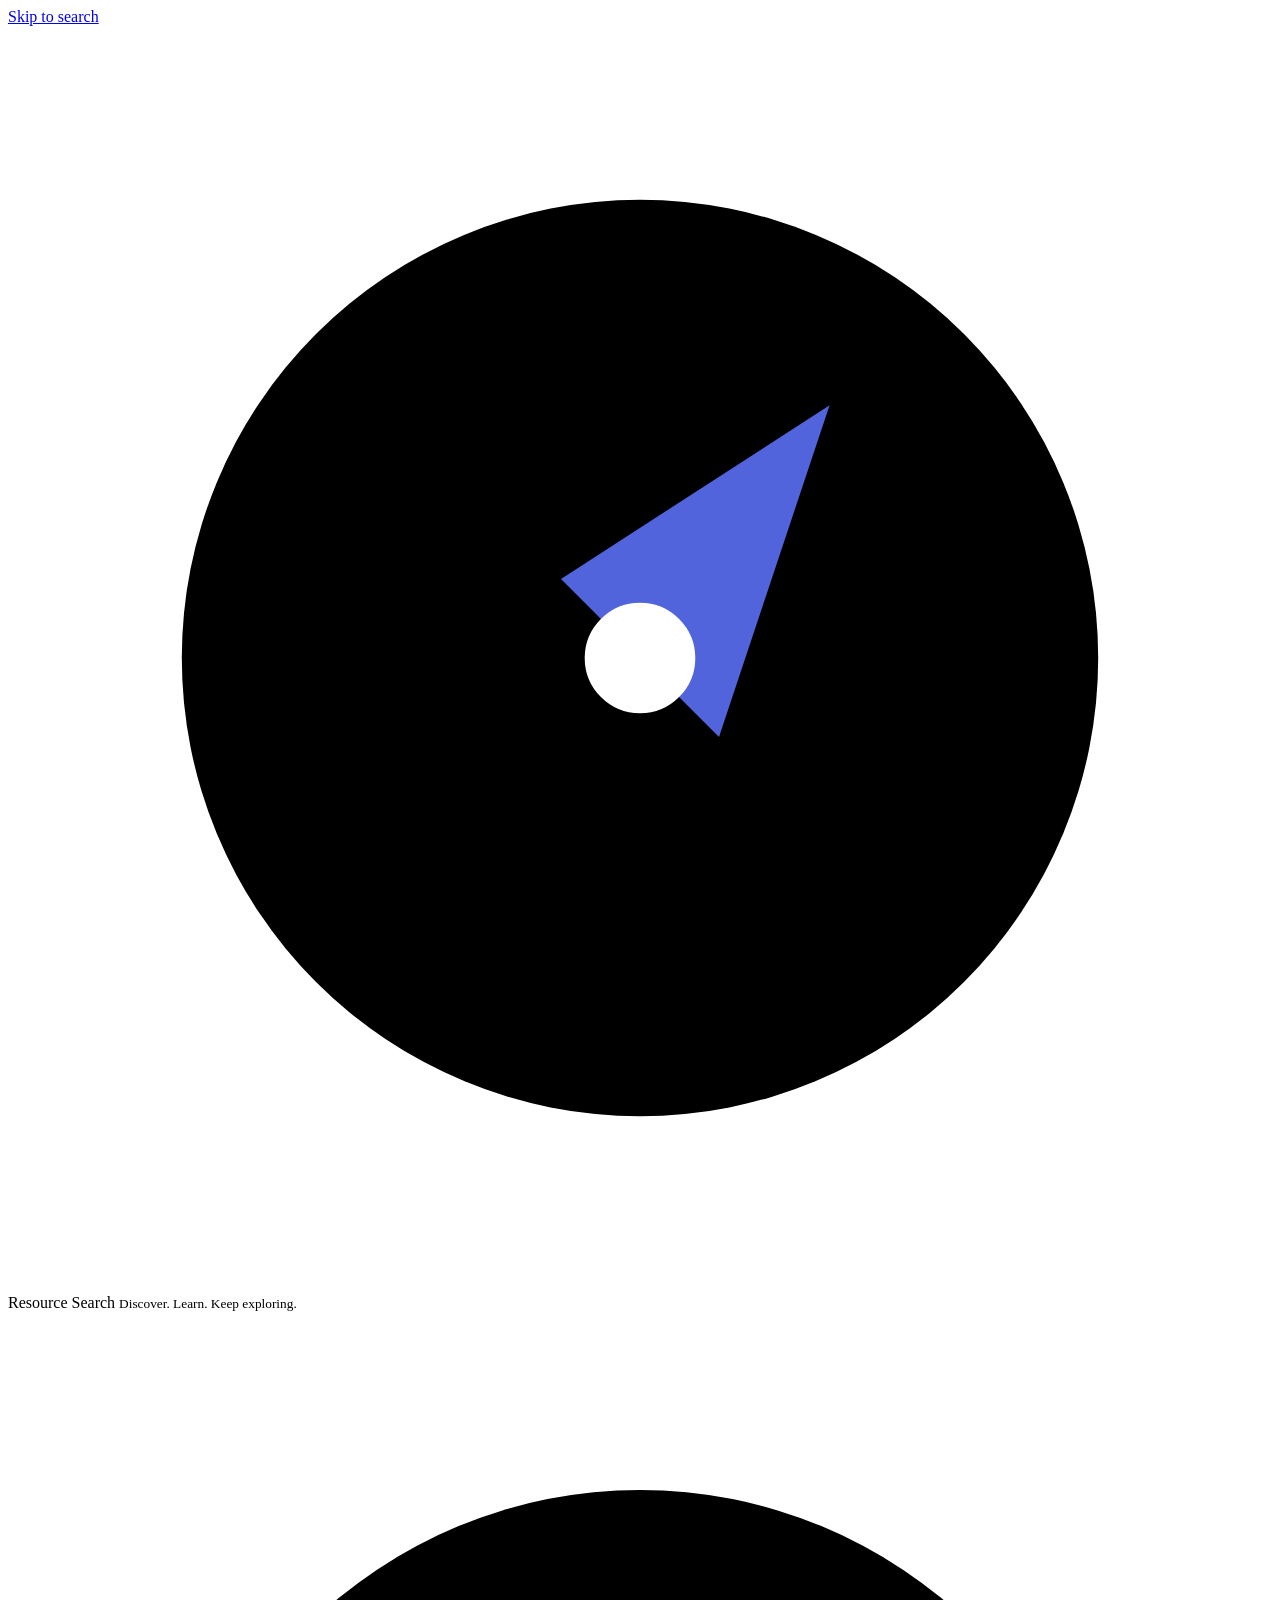
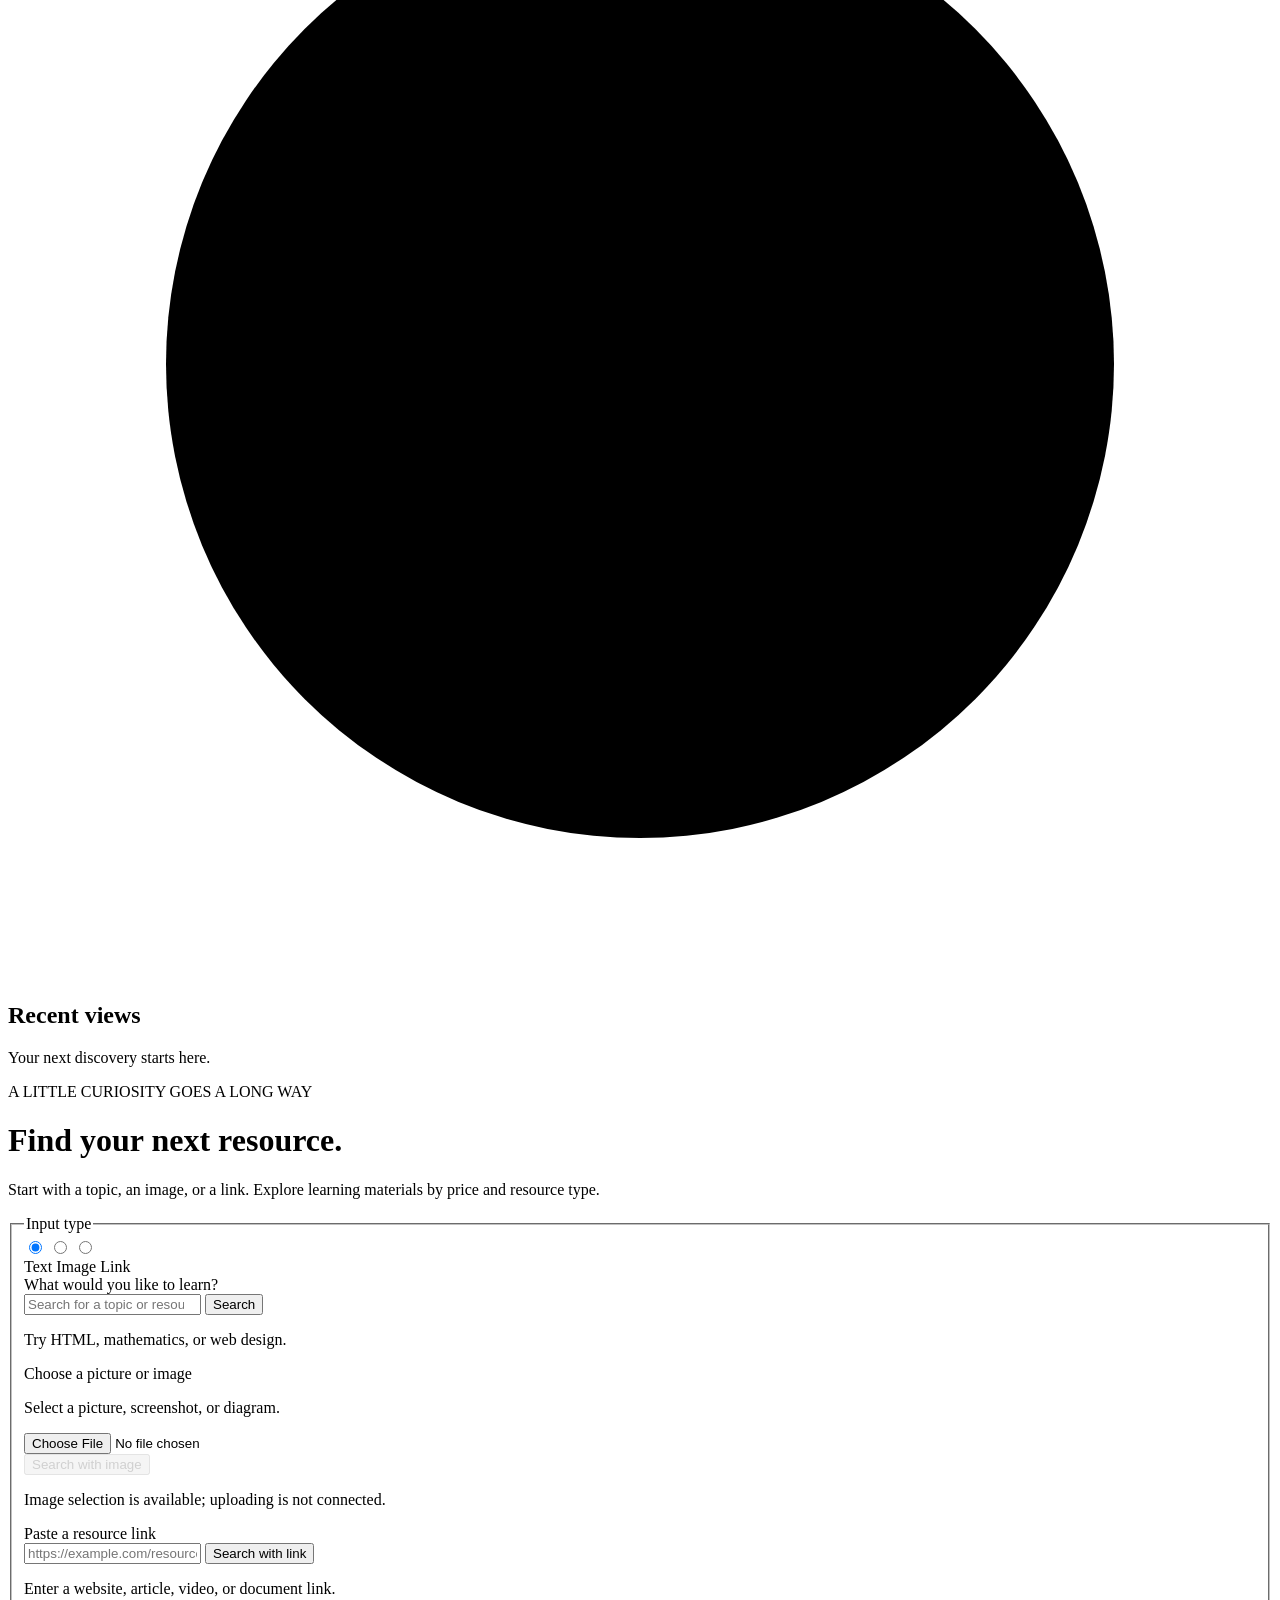
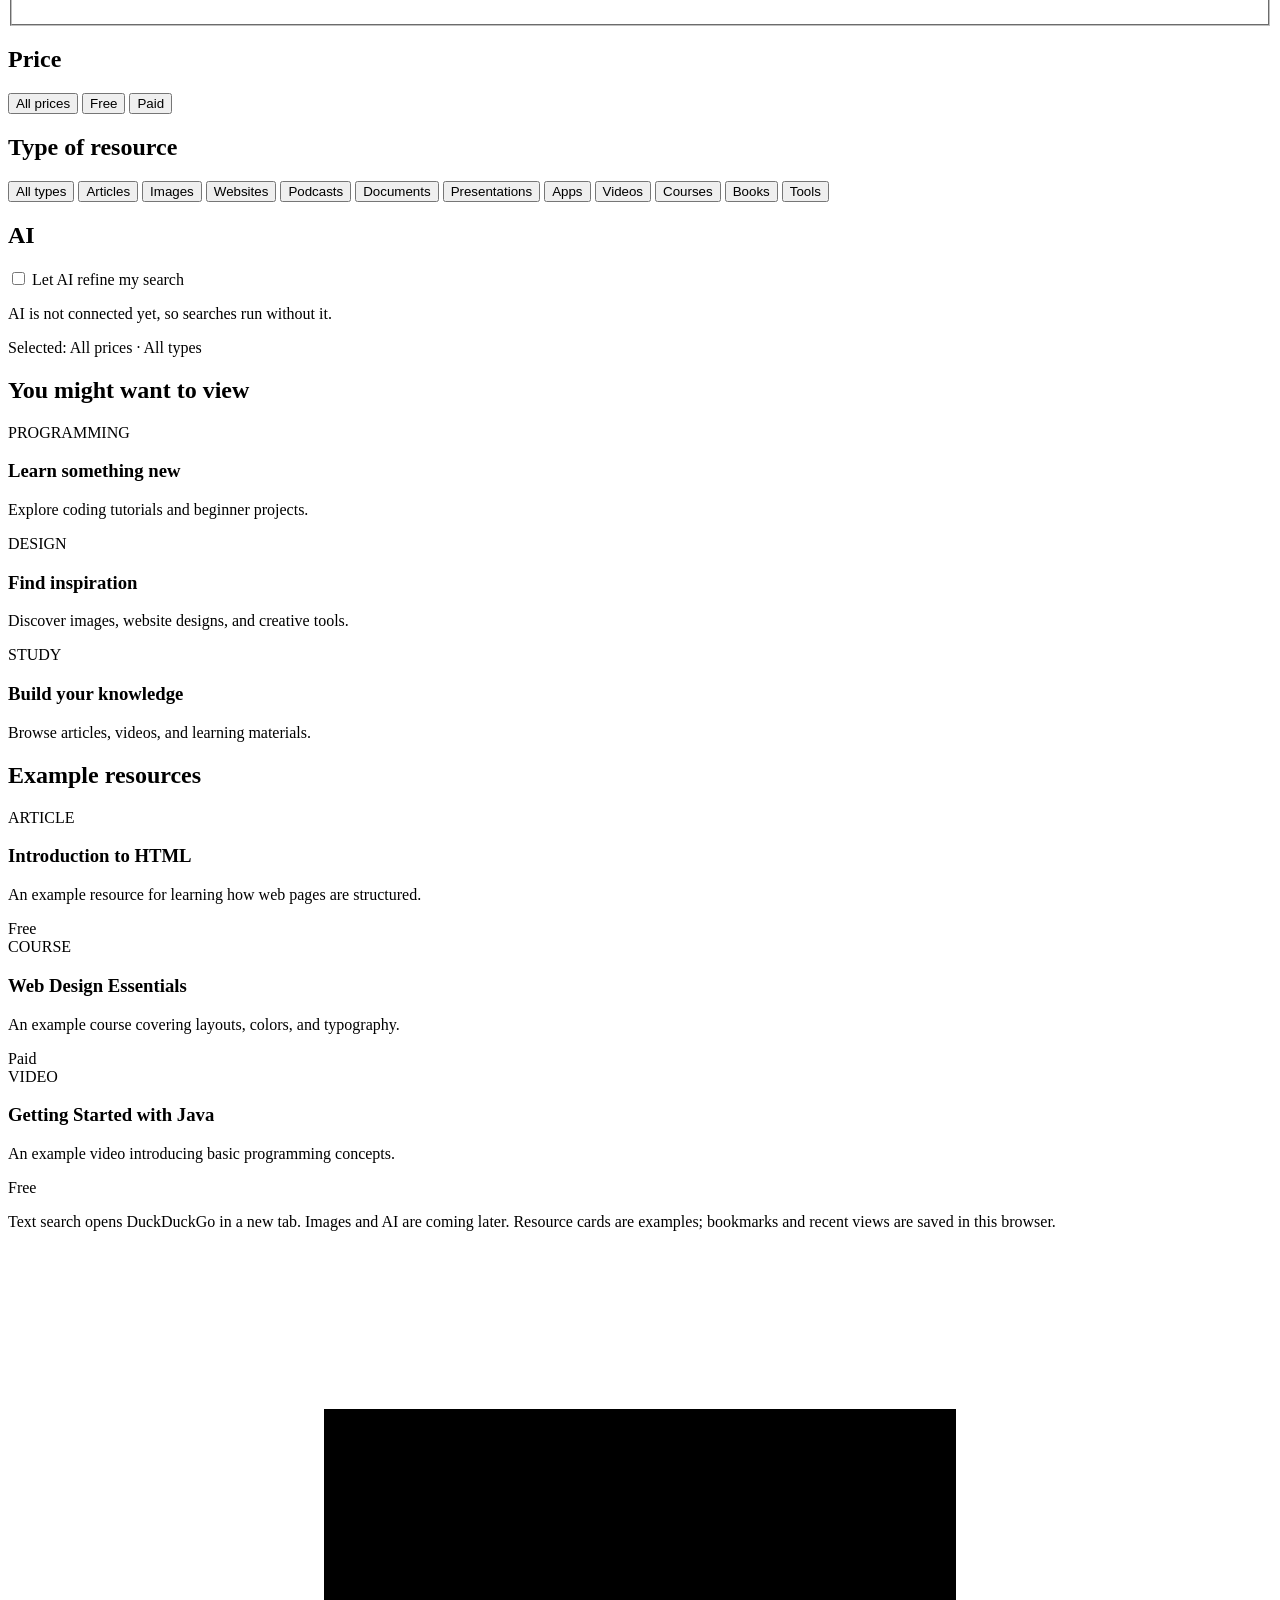
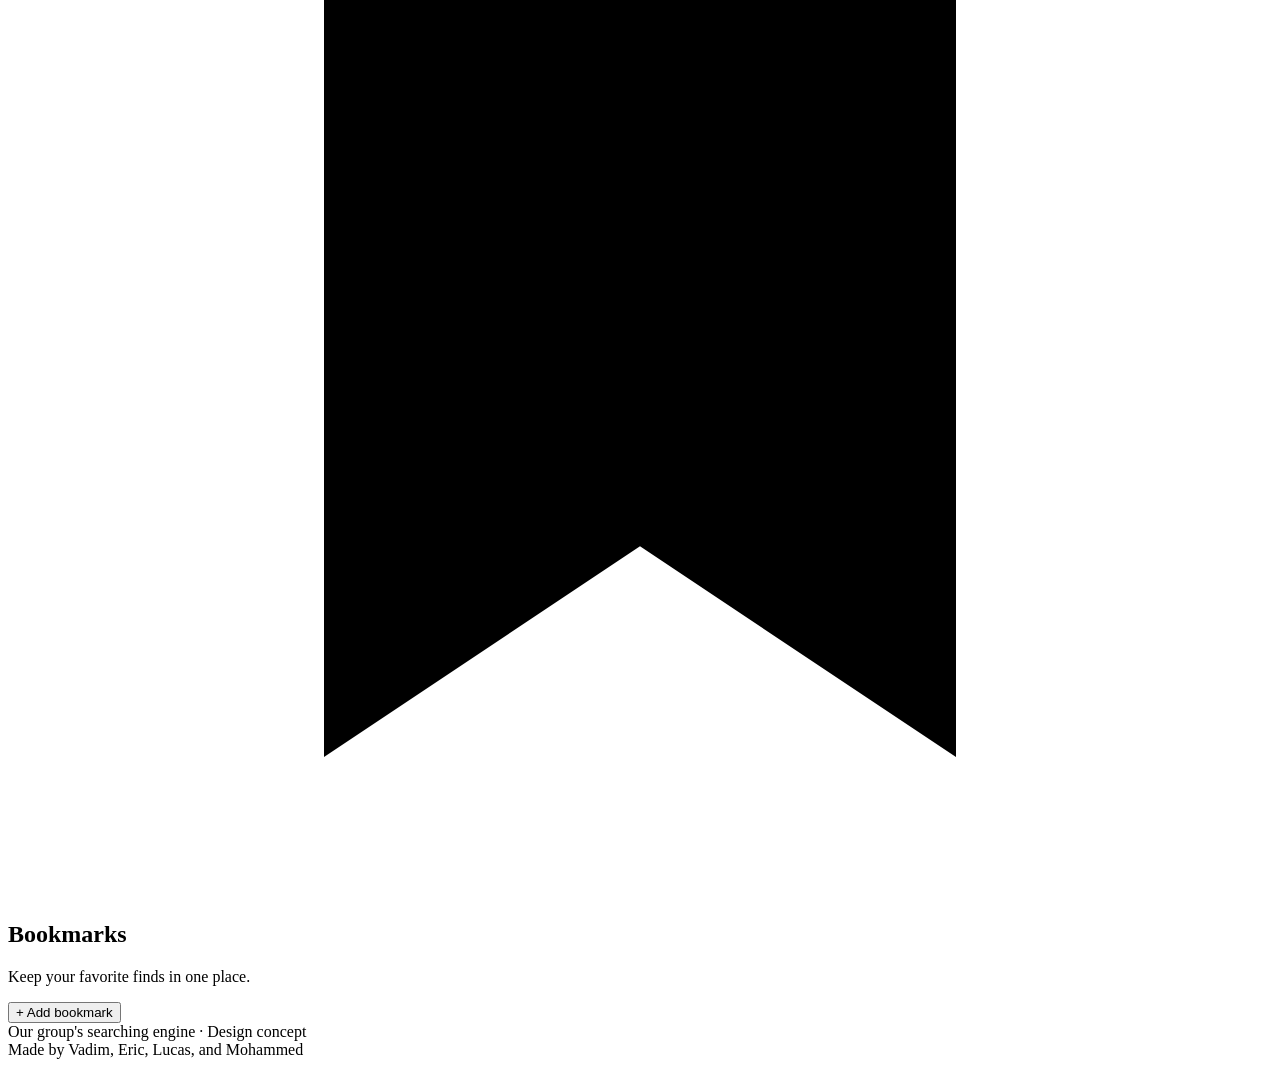
==== commit 29e227f0: "Add files via upload" ====
--- a/Advanced Searcher/HTML.html
+++ b/Advanced Searcher/HTML.html
@@ -5,580 +5,40 @@
   <meta name="viewport" content="width=device-width, initial-scale=1.0">
   <title>Resource Search</title>
 
-  <style>
-    * {
-      box-sizing: border-box;
-    }
-
-    body {
-      margin: 0;
-      font-family: Arial, sans-serif;
-      color: #243047;
-      background: #f6f8fc;
-    }
-
-    header {
-      padding: 24px 6%;
-      background: white;
-      border-bottom: 1px solid #e2e7f0;
-    }
-
-    .brand {
-      display: flex;
-      align-items: center;
-      gap: 12px;
-      color: #5264db;
-      font-size: 23px;
-      font-weight: bold;
-    }
-
-    .brand-icon {
-      width: 54px;
-      height: 54px;
-      flex-shrink: 0;
-      display: grid;
-      place-items: center;
-      background: #edf0ff;
-      border-radius: 15px;
-    }
-
-    .brand-icon svg {
-      width: 42px;
-      height: 42px;
-      fill: none;
-      stroke: #5264db;
-      stroke-width: 3;
-      stroke-linecap: round;
-      stroke-linejoin: round;
-    }
-
-    .secondary {
-      stroke: #243047;
-    }
-
-    .page-layout {
-      display: grid;
-      grid-template-columns: 190px minmax(0, 950px) 190px;
-      align-items: start;
-      gap: 24px;
-      max-width: 1450px;
-      margin: auto;
-      padding: 40px 24px;
-    }
-
-    main {
-      min-width: 0;
-      padding-top: 15px;
-    }
-
-    .sidebar {
-      position: sticky;
-      top: 24px;
-      padding: 18px;
-      border: 1px solid #e2e7f0;
-      border-radius: 15px;
-      background: white;
-    }
-
-    .sidebar-heading {
-      display: flex;
-      align-items: center;
-      gap: 8px;
-      margin: 0 0 14px;
-      font-size: 14px;
-    }
-
-    .sidebar-heading svg {
-      width: 18px;
-      height: 18px;
-      flex-shrink: 0;
-      fill: none;
-      stroke: #5264db;
-      stroke-width: 2;
-      stroke-linecap: round;
-      stroke-linejoin: round;
-    }
-
-    .sidebar-empty {
-      margin: 0;
-      color: #758096;
-      font-size: 12px;
-      line-height: 1.6;
-    }
-
-    h1 {
-      margin: 0 0 12px;
-      text-align: center;
-      font-size: clamp(30px, 4vw, 48px);
-    }
-
-    .subtitle {
-      margin-bottom: 30px;
-      text-align: center;
-      color: #758096;
-      line-height: 1.6;
-    }
-
-    .search-panel,
-    .filters {
-      padding: 24px;
-      border: 1px solid #e2e7f0;
-      border-radius: 15px;
-      background: white;
-    }
-
-    .input-type {
-      margin: 0;
-      padding: 0;
-      border: none;
-      min-width: 0;
-    }
-
-    .input-type legend,
-    .filter-label {
-      margin: 0 0 12px;
-      font-size: 13px;
-      font-weight: bold;
-      color: #647088;
-    }
-
-    .type-radio {
-      position: absolute;
-      width: 1px;
-      height: 1px;
-      padding: 0;
-      margin: -1px;
-      overflow: hidden;
-      clip-path: inset(50%);
-      white-space: nowrap;
-      border: 0;
-    }
-
-    .input-type-options,
-    .options {
-      display: flex;
-      flex-wrap: wrap;
-      gap: 10px;
-    }
-
-    .input-type-options {
-      margin-bottom: 20px;
-    }
-
-    .type-option,
-    .option {
-      padding: 10px 18px;
-      border: 1px solid #dce2ef;
-      border-radius: 25px;
-      background: #f9faff;
-      color: #647088;
-      font: inherit;
-      font-size: 13px;
-      cursor: pointer;
-    }
-
-    .type-option:hover,
-    .option:hover {
-      border-color: #5264db;
-      background: #edf0ff;
-    }
-
-    .option.selected,
-    #type-text:checked ~ .input-type-options label[for="type-text"],
-    #type-image:checked ~ .input-type-options label[for="type-image"],
-    #type-link:checked ~ .input-type-options label[for="type-link"] {
-      border-color: #5264db;
-      background: #edf0ff;
-      color: #5264db;
-      font-weight: bold;
-    }
-
-    button:focus-visible,
-    input:focus-visible,
-    #type-text:focus-visible ~ .input-type-options label[for="type-text"],
-    #type-image:focus-visible ~ .input-type-options label[for="type-image"],
-    #type-link:focus-visible ~ .input-type-options label[for="type-link"] {
-      outline: 3px solid #5264db;
-      outline-offset: 3px;
-    }
-
-    .input-panel {
-      display: none;
-    }
-
-    #type-text:checked ~ .text-panel,
-    #type-image:checked ~ .image-panel,
-    #type-link:checked ~ .link-panel {
-      display: block;
-    }
-
-    .field-label {
-      display: block;
-      margin-bottom: 10px;
-      font-size: 14px;
-      font-weight: bold;
-    }
-
-    .search-box {
-      display: flex;
-      gap: 12px;
-      padding: 12px;
-      border: 1px solid #dce2ef;
-      border-radius: 15px;
-      background: white;
-    }
-
-    .search-input {
-      flex: 1;
-      min-width: 0;
-      width: 100%;
-      padding: 12px;
-      border: none;
-      border-radius: 6px;
-      background: transparent;
-      color: #243047;
-      font: inherit;
-      font-size: 15px;
-    }
-
-    .search-button {
-      padding: 12px 20px;
-      border: none;
-      border-radius: 10px;
-      background: #5264db;
-      color: white;
-      font-size: 14px;
-      opacity: 1;
-    }
-
-    .input-help,
-    .selection-summary {
-      margin: 12px 0 0;
-      color: #758096;
-      font-size: 12px;
-      line-height: 1.6;
-    }
-
-    .upload-area {
-      padding: 28px 18px;
-      border: 2px dashed #cbd3f4;
-      border-radius: 15px;
-      background: #f9faff;
-      text-align: center;
-    }
-
-    .upload-area p {
-      color: #758096;
-      font-size: 13px;
-      line-height: 1.6;
-    }
-
-    .image-input {
-      max-width: 100%;
-      color: #647088;
-      font: inherit;
-      font-size: 13px;
-    }
-
-    .image-input::file-selector-button {
-      margin-right: 12px;
-      padding: 10px 16px;
-      border: none;
-      border-radius: 8px;
-      background: #edf0ff;
-      color: #5264db;
-      cursor: pointer;
-    }
-
-    .image-actions {
-      display: flex;
-      justify-content: flex-end;
-      margin-top: 14px;
-    }
-
-    .filters {
-      margin-top: 24px;
-    }
-
-    .filter-group + .filter-group {
-      margin-top: 24px;
-    }
-
-    .section-heading {
-      margin: 36px 0 18px;
-      font-size: 20px;
-    }
-
-    .resources {
-      display: grid;
-      grid-template-columns: repeat(3, minmax(0, 1fr));
-      gap: 18px;
-    }
-
-    .resource-card {
-      padding: 24px;
-      border: 1px solid #e2e7f0;
-      border-radius: 15px;
-      background: white;
-    }
-
-    .resource-type {
-      color: #758096;
-      font-size: 12px;
-    }
-
-    .resource-card h3 {
-      margin: 15px 0 10px;
-      font-size: 18px;
-    }
-
-    .resource-card p {
-      color: #758096;
-      font-size: 13px;
-      line-height: 1.7;
-    }
-
-    .badge {
-      display: inline-block;
-      margin-top: 12px;
-      padding: 6px 12px;
-      border-radius: 20px;
-      font-size: 12px;
-      font-weight: bold;
-    }
-
-    .free {
-      background: #e6f6ed;
-      color: #278051;
-    }
-
-    .paid {
-      background: #fff0dc;
-      color: #a56b17;
-    }
-
-    .note {
-      margin-top: 28px;
-      text-align: center;
-      color: #758096;
-      font-size: 12px;
-      line-height: 1.6;
-    }
-
-    footer {
-      padding: 24px;
-      border-top: 1px solid #e2e7f0;
-      text-align: center;
-      color: #758096;
-      font-size: 12px;
-      line-height: 1.8;
-    }
-
-    /* ----- Added for the JS base (Oct 11): restyle freely ----- */
-
-    .search-status {
-      min-height: 1em;
-      margin: 12px 0 0;
-      color: #a56b17;
-      font-size: 13px;
-    }
-
-    .ai-toggle {
-      display: inline-flex;
-      align-items: center;
-      gap: 8px;
-      font-size: 14px;
-      cursor: pointer;
-    }
-
-    .link-list {
-      margin: 0;
-      padding: 0;
-      list-style: none;
-      display: grid;
-      gap: 6px;
-      font-size: 13px;
-    }
-
-    .link-list a {
-      color: #243047;
-      text-decoration: none;
-      overflow-wrap: anywhere;
-    }
-
-    .link-list a:hover {
-      color: #5264db;
-    }
-
-    .link-list li {
-      display: flex;
-      align-items: center;
-      gap: 6px;
-    }
-
-    .bookmark {
-      flex: 1;
-      display: flex;
-      align-items: center;
-      gap: 8px;
-      min-width: 0;
-    }
-
-    .bookmark img {
-      width: 18px;
-      height: 18px;
-      flex-shrink: 0;
-    }
-
-    .remove-button {
-      border: none;
-      background: none;
-      color: #758096;
-      font-size: 16px;
-      cursor: pointer;
-    }
-
-    .add-button {
-      width: 100%;
-      margin-top: 12px;
-    }
-
-    .link-preview,
-    .preview-card {
-      padding: 16px;
-      border: 1px solid #e2e7f0;
-      border-radius: 15px;
-      background: white;
-      font-size: 13px;
-    }
-
-    .link-preview {
-      margin-top: 16px;
-    }
-
-    .link-preview img,
-    .preview-card img {
-      display: block;
-      max-width: 100%;
-      max-height: 140px;
-      margin-bottom: 10px;
-      border-radius: 8px;
-    }
-
-    .link-preview p,
-    .preview-card p {
-      color: #758096;
-      line-height: 1.6;
-    }
-
-    .preview-actions {
-      display: flex;
-      align-items: center;
-      gap: 16px;
-    }
-
-    .preview-card {
-      position: fixed;
-      z-index: 10;
-      width: 280px;
-      box-shadow: 0 8px 24px rgb(36 48 71 / 15%);
-    }
-
-    #bookmark-dialog {
-      padding: 24px;
-      border: 1px solid #e2e7f0;
-      border-radius: 15px;
-    }
-
-    #bookmark-dialog input {
-      display: block;
-      width: 260px;
-      margin: 6px 0 14px;
-      padding: 10px;
-      border: 1px solid #dce2ef;
-      border-radius: 8px;
-      font: inherit;
-    }
-
-    .dialog-actions {
-      display: flex;
-      justify-content: flex-end;
-      gap: 10px;
-    }
-
-    [hidden] {
-      display: none !important;
-    }
-
-    @media (max-width: 1100px) {
-      .page-layout {
-        grid-template-columns: repeat(2, minmax(0, 1fr));
-      }
-
-      main {
-        grid-column: 1 / -1;
-        grid-row: 1;
-      }
-
-      .sidebar {
-        position: static;
-      }
-    }
-
-    @media (max-width: 700px) {
-      .resources {
-        grid-template-columns: 1fr;
-      }
-
-      .search-input {
-        font-size: 13px;
-      }
-    }
-
-    @media (max-width: 420px) {
-      .page-layout {
-        grid-template-columns: 1fr;
-        padding: 24px 16px;
-      }
-
-      .search-panel,
-      .filters {
-        padding: 18px;
-      }
-
-      .search-box {
-        flex-direction: column;
-      }
-
-      .image-actions .search-button {
-        width: 100%;
-      }
-    }
-  </style>
-    <!-- Animations (CSS only). Loaded after the styles above. -->
+  <link rel="stylesheet" href="resource-search.css">
   <link rel="stylesheet" href="animations.css">
 </head>
-</head>
 
 <body>
+  <a class="skip-link" href="#main-content">Skip to search</a>
+
   <header>
     <div class="brand">
       <span class="brand-icon" aria-hidden="true">
         <svg viewBox="0 0 80 80" focusable="false">
           <circle cx="40" cy="40" r="29"/>
           <path d="M61 61 L74 74" stroke-width="6"/>
-          <path class="secondary"
-                d="M40 11 V17 M40 63 V69 M11 40 H17 M63 40 H69"/>
+          <path
+            class="secondary"
+            d="M40 11 V17 M40 63 V69 M11 40 H17 M63 40 H69"
+          />
           <path d="M52 24 L45 45 L28 56 L35 35 Z"/>
           <path d="M52 24 L35 35 L45 45 Z" fill="#5264db"/>
           <circle cx="40" cy="40" r="3" fill="white" stroke="white"/>
         </svg>
       </span>
-      <span>Resource Search</span>
+
+      <span>
+        Resource Search
+        <small class="brand-tagline">
+          Discover. Learn. Keep exploring.
+        </small>
+      </span>
     </div>
   </header>
 
   <div class="page-layout">
+    <!-- Left sidebar -->
     <aside class="sidebar" aria-labelledby="recent-heading">
       <h2 class="sidebar-heading" id="recent-heading">
         <svg viewBox="0 0 24 24" aria-hidden="true">
@@ -587,11 +47,18 @@
         </svg>
         Recent views
       </h2>
-      <p class="sidebar-empty" id="recent-empty">No recently viewed resources.</p>
+
+      <p class="sidebar-empty" id="recent-empty">
+        Your next discovery starts here.
+      </p>
+
       <ul class="link-list" id="recent-list"></ul>
     </aside>
 
-    <main>
+    <!-- Main content -->
+    <main id="main-content">
+      <p class="eyebrow">A LITTLE CURIOSITY GOES A LONG WAY</p>
+
       <h1>Find your next resource.</h1>
 
       <p class="subtitle">
@@ -611,6 +78,7 @@
             value="text"
             checked
           >
+
           <input
             class="type-radio"
             type="radio"
@@ -618,6 +86,7 @@
             id="type-image"
             value="image"
           >
+
           <input
             class="type-radio"
             type="radio"
@@ -632,6 +101,7 @@
             <label class="type-option" for="type-link">Link</label>
           </div>
 
+          <!-- Text search -->
           <div class="input-panel text-panel">
             <label class="field-label" for="text-search">
               What would you like to learn?
@@ -644,7 +114,9 @@
                 type="search"
                 placeholder="Search for a topic or resource..."
                 aria-describedby="text-help"
+                required
               >
+
               <button class="search-button" type="submit">
                 Search
               </button>
@@ -655,6 +127,7 @@
             </p>
           </div>
 
+          <!-- Image search -->
           <div class="input-panel image-panel">
             <div class="upload-area">
               <label class="field-label" for="image-search">
@@ -683,13 +156,13 @@
             </p>
           </div>
 
+          <!-- Link search -->
           <div class="input-panel link-panel">
             <label class="field-label" for="link-search">
               Paste a resource link
             </label>
 
-            <!-- novalidate: the browser would reject "anilist.co" without https://;
-                 our JS adds the https:// itself -->
+            <!-- JavaScript adds https:// when necessary. -->
             <form class="search-box" id="link-form" novalidate>
               <input
                 class="search-input"
@@ -697,7 +170,9 @@
                 type="url"
                 placeholder="https://example.com/resource"
                 aria-describedby="link-help"
+                required
               >
+
               <button class="search-button" type="submit">
                 Search with link
               </button>
@@ -714,12 +189,11 @@
         <p class="search-status" id="search-status" role="status"></p>
       </section>
 
+      <!-- Filters -->
       <section class="filters" aria-label="Resource preferences">
         <div class="filter-group">
           <h2 class="filter-label" id="price-label">Price</h2>
 
-          <!-- data-filter / data-value are what the JS reads.
-               The visible labels can be renamed freely. -->
           <div
             class="options"
             id="price-options"
@@ -727,12 +201,32 @@
             aria-labelledby="price-label"
             data-filter="price"
           >
-            <button class="option selected" type="button" data-value="all"
-                    aria-pressed="true">All prices</button>
-            <button class="option" type="button" data-value="free"
-                    aria-pressed="false">Free</button>
-            <button class="option" type="button" data-value="paid"
-                    aria-pressed="false">Paid</button>
+            <button
+              class="option selected"
+              type="button"
+              data-value="all"
+              aria-pressed="true"
+            >
+              All prices
+            </button>
+
+            <button
+              class="option"
+              type="button"
+              data-value="free"
+              aria-pressed="false"
+            >
+              Free
+            </button>
+
+            <button
+              class="option"
+              type="button"
+              data-value="paid"
+              aria-pressed="false"
+            >
+              Paid
+            </button>
           </div>
         </div>
 
@@ -748,39 +242,76 @@
             aria-labelledby="resource-label"
             data-filter="type"
           >
-            <button class="option selected" type="button" data-value="all"
-                    aria-pressed="true">All types</button>
-            <button class="option" type="button" data-value="articles"
-                    aria-pressed="false">Articles</button>
-            <button class="option" type="button" data-value="images"
-                    aria-pressed="false">Images</button>
-            <button class="option" type="button" data-value="websites"
-                    aria-pressed="false">Websites</button>
-            <button class="option" type="button" data-value="podcasts"
-                    aria-pressed="false">Podcasts</button>
-            <button class="option" type="button" data-value="documents"
-                    aria-pressed="false">Documents</button>
-            <button class="option" type="button" data-value="presentations"
-                    aria-pressed="false">Presentations</button>
-            <button class="option" type="button" data-value="apps"
-                    aria-pressed="false">Apps</button>
-            <button class="option" type="button" data-value="videos"
-                    aria-pressed="false">Videos</button>
-            <button class="option" type="button" data-value="courses"
-                    aria-pressed="false">Courses</button>
-            <button class="option" type="button" data-value="books"
-                    aria-pressed="false">Books</button>
-            <button class="option" type="button" data-value="tools"
-                    aria-pressed="false">Tools</button>
+            <button class="option selected" type="button"
+                    data-value="all" aria-pressed="true">
+              All types
+            </button>
+
+            <button class="option" type="button"
+                    data-value="articles" aria-pressed="false">
+              Articles
+            </button>
+
+            <button class="option" type="button"
+                    data-value="images" aria-pressed="false">
+              Images
+            </button>
+
+            <button class="option" type="button"
+                    data-value="websites" aria-pressed="false">
+              Websites
+            </button>
+
+            <button class="option" type="button"
+                    data-value="podcasts" aria-pressed="false">
+              Podcasts
+            </button>
+
+            <button class="option" type="button"
+                    data-value="documents" aria-pressed="false">
+              Documents
+            </button>
+
+            <button class="option" type="button"
+                    data-value="presentations" aria-pressed="false">
+              Presentations
+            </button>
+
+            <button class="option" type="button"
+                    data-value="apps" aria-pressed="false">
+              Apps
+            </button>
+
+            <button class="option" type="button"
+                    data-value="videos" aria-pressed="false">
+              Videos
+            </button>
+
+            <button class="option" type="button"
+                    data-value="courses" aria-pressed="false">
+              Courses
+            </button>
+
+            <button class="option" type="button"
+                    data-value="books" aria-pressed="false">
+              Books
+            </button>
+
+            <button class="option" type="button"
+                    data-value="tools" aria-pressed="false">
+              Tools
+            </button>
           </div>
         </div>
 
         <div class="filter-group">
           <h2 class="filter-label">AI</h2>
+
           <label class="ai-toggle">
             <input type="checkbox" id="ai-toggle">
             Let AI refine my search
           </label>
+
           <p class="input-help" id="ai-help"></p>
         </div>
 
@@ -789,6 +320,7 @@
         </p>
       </section>
 
+      <!-- Suggestions -->
       <section aria-labelledby="suggestions-heading">
         <h2 class="section-heading" id="suggestions-heading">
           You might want to view
@@ -815,6 +347,7 @@
         </div>
       </section>
 
+      <!-- Sample resources -->
       <section aria-labelledby="examples-heading">
         <h2 class="section-heading" id="examples-heading">
           Example resources
@@ -854,11 +387,14 @@
       </section>
 
       <p class="note">
-        Prototype. Text and link search, filters, bookmarks and recent views work.
-        Image search and AI are not connected yet; resource cards are sample content.
+        Text search opens DuckDuckGo in a new tab.
+        Images and AI are coming later.
+        Resource cards are examples; bookmarks and recent views
+        are saved in this browser.
       </p>
     </main>
 
+    <!-- Right sidebar -->
     <aside class="sidebar" aria-labelledby="bookmarks-heading">
       <h2 class="sidebar-heading" id="bookmarks-heading">
         <svg viewBox="0 0 24 24" aria-hidden="true">
@@ -866,30 +402,66 @@
         </svg>
         Bookmarks
       </h2>
-      <p class="sidebar-empty" id="bookmark-empty">No saved resources yet.</p>
+
+      <p class="sidebar-empty" id="bookmark-empty">
+        Keep your favorite finds in one place.
+      </p>
+
       <ul class="link-list" id="bookmark-list"></ul>
-      <button class="option add-button" type="button" id="add-bookmark">
+
+      <button
+        class="option add-button"
+        type="button"
+        id="add-bookmark"
+      >
         + Add bookmark
       </button>
     </aside>
   </div>
 
+  <!-- Bookmark dialog -->
   <dialog id="bookmark-dialog" aria-labelledby="bookmark-dialog-title">
     <form id="bookmark-form" novalidate>
-      <h2 class="filter-label" id="bookmark-dialog-title">Add a bookmark</h2>
-      <label class="field-label" for="bookmark-name">Name (optional)</label>
-      <input id="bookmark-name" type="text" placeholder="AniList">
-      <label class="field-label" for="bookmark-url">Address</label>
-      <input id="bookmark-url" type="url" placeholder="anilist.co">
+      <h2 class="filter-label" id="bookmark-dialog-title">
+        Add a bookmark
+      </h2>
+
+      <label class="field-label" for="bookmark-name">
+        Name (optional)
+      </label>
+
+      <input
+        id="bookmark-name"
+        type="text"
+        placeholder="AniList"
+      >
+
+      <label class="field-label" for="bookmark-url">
+        Address
+      </label>
+
+      <input
+        id="bookmark-url"
+        type="url"
+        placeholder="anilist.co"
+        required
+      >
+
       <p class="search-status" id="bookmark-error" role="alert"></p>
+
       <div class="dialog-actions">
-        <button class="option" type="button" id="bookmark-cancel">Cancel</button>
-        <button class="search-button" type="submit">Add</button>
+        <button class="option" type="button" id="bookmark-cancel">
+          Cancel
+        </button>
+
+        <button class="search-button" type="submit">
+          Add
+        </button>
       </div>
     </form>
   </dialog>
 
-  <!-- Hover preview for bookmarks; bookmarks.js positions and fills it -->
+  <!-- JavaScript fills and positions the bookmark hover preview. -->
   <div class="preview-card" id="preview-card" hidden></div>
 
   <footer>
@@ -898,7 +470,7 @@
     Made by Vadim, Eric, Lucas, and Mohammed
   </footer>
 
-  <!-- All behaviour lives in js/. Modules need a server: use Live Preview. -->
+  <!-- Run this page through Live Preview to load JavaScript modules. -->
   <script type="module" src="js/app.js"></script>
 </body>
-</html>
+</html>
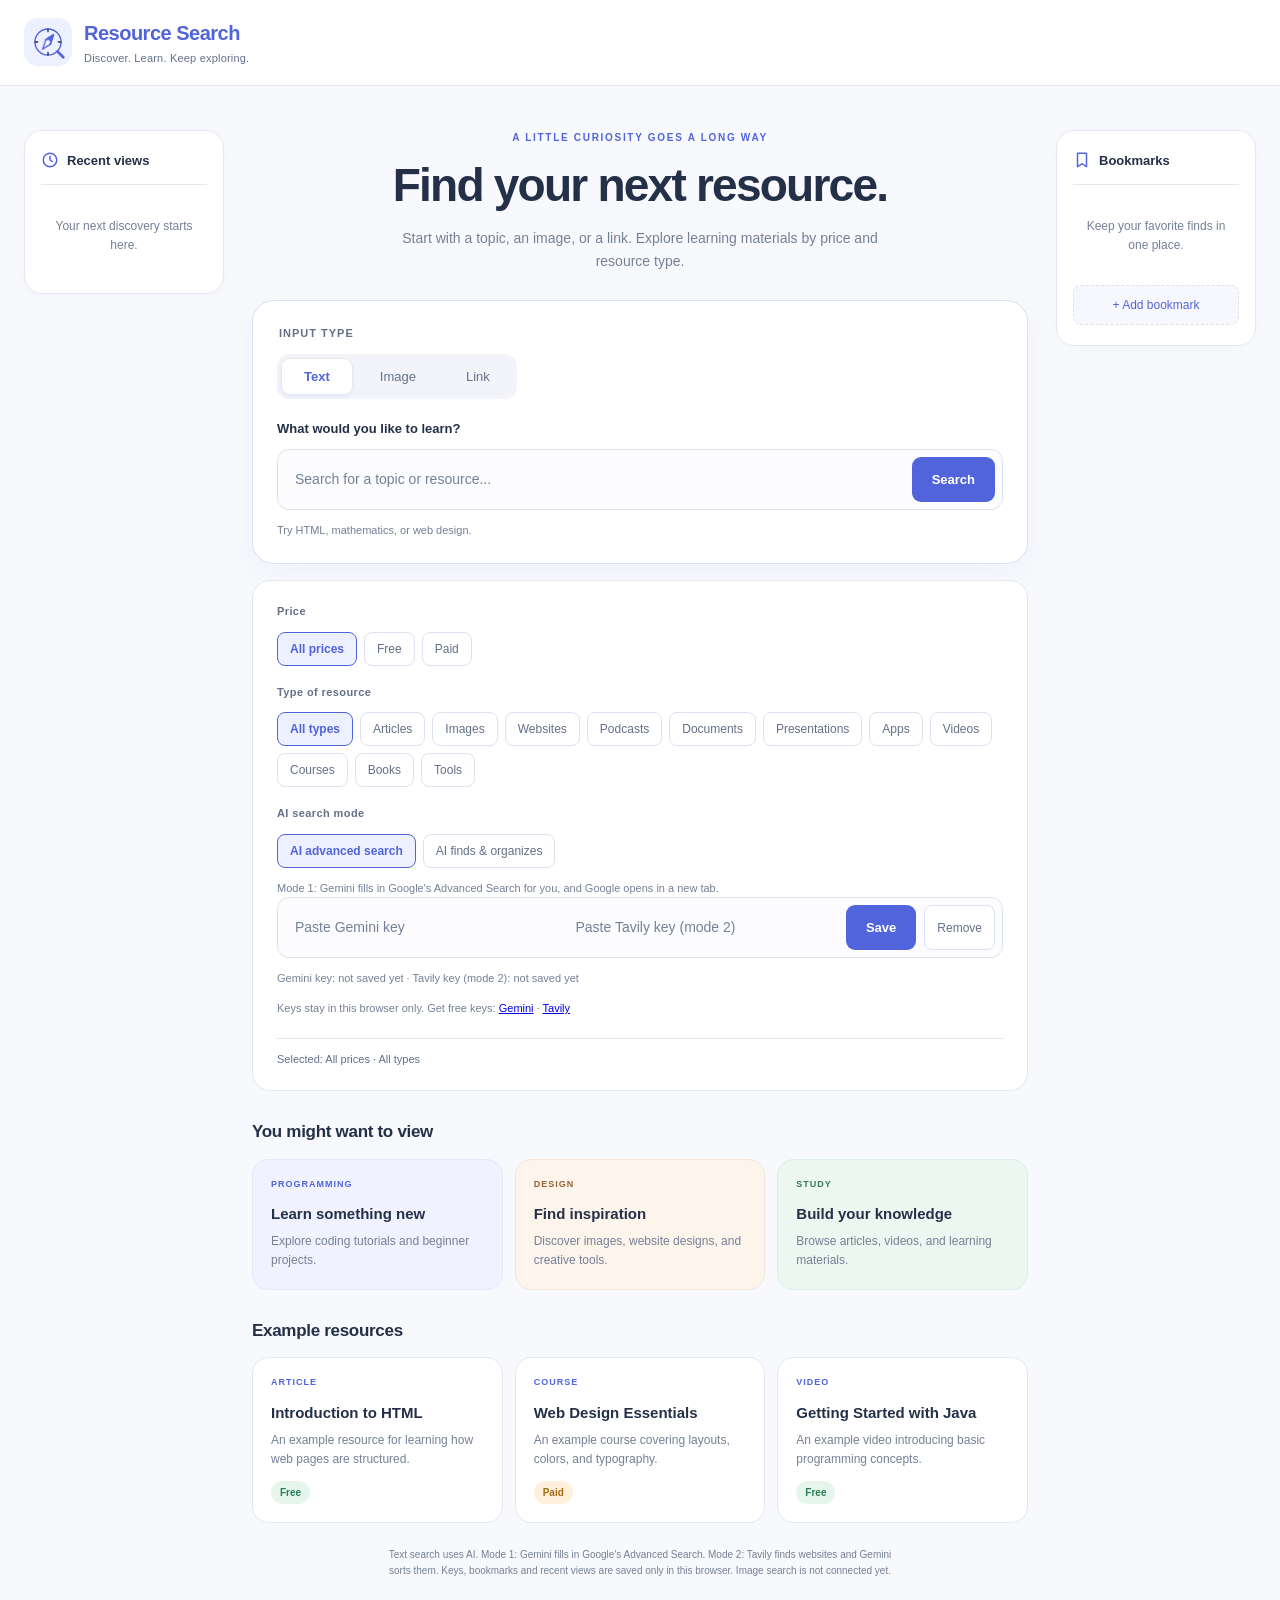
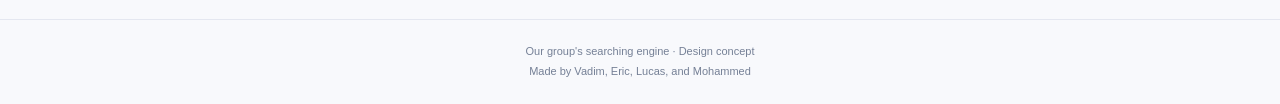
==== commit c74cc13d: "Add two AI search modes: Gemini fills Google Advanced Search; Tavily + Gemini organize results - Mod" ====
--- a/Advanced Searcher/HTML.html
+++ b/Advanced Searcher/HTML.html
@@ -187,6 +187,9 @@
         </fieldset>
 
         <p class="search-status" id="search-status" role="status"></p>
+
+        <!-- Mode 1 writes what Gemini filled in here. -->
+        <p class="input-help" id="ai-filled" hidden></p>
       </section>
 
       <!-- Filters -->
@@ -304,15 +307,58 @@
           </div>
         </div>
 
-        <div class="filter-group">
-          <h2 class="filter-label">AI</h2>
-
-          <label class="ai-toggle">
-            <input type="checkbox" id="ai-toggle">
-            Let AI refine my search
-          </label>
-
-          <p class="input-help" id="ai-help"></p>
+        <!-- AI: the two search modes and the keys. JS (mode.js, keys.js, demo.js) uses these ids. -->
+        <div class="filter-group" id="ai-group">
+          <h2 class="filter-label" id="ai-label">AI search mode</h2>
+
+          <div
+            class="options"
+            id="mode-options"
+            role="group"
+            aria-labelledby="ai-label"
+          >
+            <button class="option selected" type="button"
+                    data-value="advanced" aria-pressed="true">
+              AI advanced search
+            </button>
+
+            <button class="option" type="button"
+                    data-value="organize" aria-pressed="false">
+              AI finds &amp; organizes
+            </button>
+          </div>
+
+          <p class="input-help" id="mode-help"></p>
+
+          <!-- Keys are saved only in this browser (localStorage), never in the code. -->
+          <form class="search-box" id="key-form" autocomplete="off">
+            <input
+              class="search-input"
+              id="gemini-key"
+              type="password"
+              placeholder="Paste Gemini key"
+              aria-label="Gemini API key"
+            >
+
+            <input
+              class="search-input"
+              id="tavily-key"
+              type="password"
+              placeholder="Paste Tavily key (mode 2)"
+              aria-label="Tavily API key"
+            >
+
+            <button class="search-button" type="submit">Save</button>
+            <button class="option" type="button" id="key-remove">Remove</button>
+          </form>
+
+          <p class="input-help" id="key-status" role="status"></p>
+
+          <p class="input-help">
+            Keys stay in this browser only. Get free keys:
+            <a href="https://aistudio.google.com/apikey" target="_blank" rel="noopener">Gemini</a> ·
+            <a href="https://app.tavily.com/" target="_blank" rel="noopener">Tavily</a>
+          </p>
         </div>
 
         <p class="selection-summary" id="selection-summary" role="status">
@@ -320,6 +366,9 @@
         </p>
       </section>
 
+      <!-- Results area: the sample cards show until the first mode 2 search,
+           then organize.js replaces everything inside #results. -->
+      <div id="results">
       <!-- Suggestions -->
       <section aria-labelledby="suggestions-heading">
         <h2 class="section-heading" id="suggestions-heading">
@@ -385,12 +434,13 @@
           </article>
         </div>
       </section>
+      </div>
 
       <p class="note">
-        Text search opens DuckDuckGo in a new tab.
-        Images and AI are coming later.
-        Resource cards are examples; bookmarks and recent views
-        are saved in this browser.
+        Text search uses AI. Mode 1: Gemini fills in Google's Advanced Search.
+        Mode 2: Tavily finds websites and Gemini sorts them.
+        Keys, bookmarks and recent views are saved only in this browser.
+        Image search is not connected yet.
       </p>
     </main>
 
--- a/Advanced Searcher/resource-search.css
+++ b/Advanced Searcher/resource-search.css
@@ -0,0 +1,815 @@
+/* ---------- Theme ---------- */
+
+:root {
+  --ink: #243047;
+  --muted: #647088;
+  --accent: #5264db;
+  --line: #e4e7f0;
+  --soft: #edf0ff;
+}
+
+* {
+  box-sizing: border-box;
+}
+
+body {
+  margin: 0;
+  color: var(--ink);
+  background: #f8f9fc;
+  font-family: "Segoe UI", Arial, sans-serif;
+  line-height: 1.5;
+}
+
+button,
+input {
+  font-family: inherit;
+}
+
+[hidden] {
+  display: none !important;
+}
+
+/* ---------- Keyboard accessibility ---------- */
+
+button:focus-visible,
+input:focus-visible,
+a:focus-visible,
+#type-text:focus-visible ~ .input-type-options label[for="type-text"],
+#type-image:focus-visible ~ .input-type-options label[for="type-image"],
+#type-link:focus-visible ~ .input-type-options label[for="type-link"] {
+  outline: 3px solid var(--accent);
+  outline-offset: 3px;
+}
+
+.skip-link {
+  position: fixed;
+  top: -100px;
+  left: 16px;
+  z-index: 100;
+  padding: 12px 18px;
+  color: var(--accent);
+  background: white;
+  border-radius: 8px;
+}
+
+.skip-link:focus {
+  top: 12px;
+}
+
+/* ---------- Header and logo ---------- */
+
+header {
+  padding: 18px max(24px, calc((100vw - 1376px) / 2));
+  background: white;
+  border-bottom: 1px solid var(--line);
+}
+
+.brand {
+  display: flex;
+  align-items: center;
+  gap: 12px;
+  color: var(--accent);
+  font-size: 20px;
+  font-weight: bold;
+  letter-spacing: -0.5px;
+}
+
+.brand-icon {
+  width: 48px;
+  height: 48px;
+  flex-shrink: 0;
+  display: grid;
+  place-items: center;
+  background: var(--soft);
+  border-radius: 14px;
+}
+
+.brand-icon svg {
+  width: 36px;
+  height: 36px;
+  fill: none;
+  stroke: var(--accent);
+  stroke-width: 3;
+  stroke-linecap: round;
+  stroke-linejoin: round;
+}
+
+.brand-icon .secondary {
+  stroke: var(--ink);
+}
+
+.brand-tagline {
+  display: block;
+  margin-top: 2px;
+  color: var(--muted);
+  font-size: 11px;
+  font-weight: 400;
+  letter-spacing: 0.2px;
+}
+
+/* ---------- Main page layout ---------- */
+
+.page-layout {
+  display: grid;
+  grid-template-columns: 200px minmax(0, 1fr) 200px;
+  align-items: start;
+  gap: 28px;
+  max-width: 1424px;
+  margin: auto;
+  padding: 44px 24px 40px;
+}
+
+main {
+  min-width: 0;
+}
+
+.eyebrow {
+  margin: 0 0 14px;
+  color: var(--accent);
+  text-align: center;
+  font-size: 10px;
+  font-weight: 700;
+  letter-spacing: 1.7px;
+}
+
+h1 {
+  margin: 0 0 12px;
+  text-align: center;
+  font-size: clamp(32px, 3.6vw, 48px);
+  line-height: 1.15;
+  letter-spacing: -1.8px;
+}
+
+.subtitle {
+  max-width: 480px;
+  margin: 16px auto 28px;
+  color: #758096;
+  text-align: center;
+  font-size: 14px;
+  line-height: 1.6;
+}
+
+/* ---------- Recent views and bookmarks ---------- */
+
+.sidebar {
+  position: sticky;
+  top: 24px;
+  min-width: 0;
+  padding: 20px 16px;
+  border: 1px solid var(--line);
+  border-radius: 18px;
+  background: white;
+  box-shadow: 0 4px 16px rgb(36 48 71 / 2%);
+}
+
+.sidebar-heading {
+  display: flex;
+  align-items: center;
+  gap: 8px;
+  margin: 0 0 14px;
+  padding-bottom: 14px;
+  border-bottom: 1px solid var(--line);
+  font-size: 13px;
+}
+
+.sidebar-heading svg {
+  width: 18px;
+  height: 18px;
+  flex-shrink: 0;
+  fill: none;
+  stroke: var(--accent);
+  stroke-width: 2;
+  stroke-linecap: round;
+  stroke-linejoin: round;
+}
+
+.sidebar-empty {
+  margin: 0;
+  padding: 18px 8px;
+  color: #758096;
+  text-align: center;
+  font-size: 12px;
+  line-height: 1.6;
+}
+
+.link-list {
+  display: grid;
+  gap: 8px;
+  margin: 0;
+  padding: 0;
+  list-style: none;
+}
+
+.link-list li {
+  display: flex;
+  align-items: center;
+  gap: 6px;
+  padding: 8px 0;
+  border-bottom: 1px solid #f0f2f7;
+}
+
+.link-list a {
+  min-width: 0;
+  color: var(--ink);
+  text-decoration: none;
+  font-size: 12px;
+  overflow-wrap: anywhere;
+}
+
+.link-list a:hover {
+  color: var(--accent);
+}
+
+.bookmark {
+  flex: 1;
+  display: flex;
+  align-items: center;
+  gap: 8px;
+  min-width: 0;
+}
+
+.bookmark img {
+  width: 18px;
+  height: 18px;
+  flex-shrink: 0;
+}
+
+.bookmark span {
+  min-width: 0;
+  overflow-wrap: anywhere;
+}
+
+.remove-button {
+  flex-shrink: 0;
+  min-width: 28px;
+  min-height: 28px;
+  border: none;
+  border-radius: 6px;
+  background: none;
+  color: #758096;
+  font-size: 16px;
+  cursor: pointer;
+}
+
+.remove-button:hover {
+  color: #c0392b;
+  background: #fff0ef;
+}
+
+/* ---------- Search panel ---------- */
+
+.search-panel {
+  padding: 24px;
+  border: 1px solid #dce2f5;
+  border-radius: 22px;
+  background: white;
+  box-shadow: 0 8px 30px rgb(82 100 219 / 5%);
+}
+
+.input-type {
+  min-width: 0;
+  margin: 0;
+  padding: 0;
+  border: none;
+}
+
+.input-type legend {
+  margin: 0 0 12px;
+  color: var(--muted);
+  font-size: 11px;
+  font-weight: bold;
+  text-transform: uppercase;
+  letter-spacing: 1px;
+}
+
+/* Visually hide radios while keeping keyboard access. */
+
+.type-radio {
+  position: absolute;
+  width: 1px;
+  height: 1px;
+  margin: -1px;
+  padding: 0;
+  border: 0;
+  overflow: hidden;
+  clip-path: inset(50%);
+  white-space: nowrap;
+}
+
+.input-type-options {
+  display: flex;
+  flex-wrap: wrap;
+  gap: 4px;
+  width: fit-content;
+  margin-bottom: 20px;
+  padding: 4px;
+  border-radius: 12px;
+  background: #f2f4fa;
+}
+
+.type-option {
+  padding: 8px 22px;
+  border: 1px solid transparent;
+  border-radius: 9px;
+  background: transparent;
+  color: var(--muted);
+  font-size: 13px;
+  cursor: pointer;
+}
+
+.type-option:hover {
+  color: var(--accent);
+  background: var(--soft);
+}
+
+#type-text:checked ~ .input-type-options label[for="type-text"],
+#type-image:checked ~ .input-type-options label[for="type-image"],
+#type-link:checked ~ .input-type-options label[for="type-link"] {
+  border-color: var(--line);
+  color: var(--accent);
+  background: white;
+  font-weight: bold;
+  box-shadow: 0 2px 5px rgb(36 48 71 / 5%);
+}
+
+/* Display the panel matching the selected radio. */
+
+.input-panel {
+  display: none;
+}
+
+#type-text:checked ~ .text-panel,
+#type-image:checked ~ .image-panel,
+#type-link:checked ~ .link-panel {
+  display: block;
+}
+
+.field-label {
+  display: block;
+  margin-bottom: 10px;
+  font-size: 13px;
+  font-weight: bold;
+}
+
+.search-box {
+  display: flex;
+  gap: 8px;
+  padding: 7px;
+  border: 1px solid #dce2ef;
+  border-radius: 12px;
+  background: #fcfcff;
+}
+
+.search-input {
+  flex: 1;
+  width: 100%;
+  min-width: 0;
+  padding: 12px 10px;
+  border: none;
+  border-radius: 6px;
+  color: var(--ink);
+  background: transparent;
+  font: inherit;
+  font-size: 14px;
+}
+
+.search-input::placeholder {
+  color: #758096;
+}
+
+.search-button {
+  min-height: 44px;
+  padding: 12px 20px;
+  border: none;
+  border-radius: 9px;
+  color: white;
+  background: var(--accent);
+  font-size: 13px;
+  font-weight: 600;
+  white-space: nowrap;
+  cursor: pointer;
+}
+
+.search-button:disabled {
+  opacity: 0.55;
+  cursor: not-allowed;
+}
+
+.input-help {
+  margin: 12px 0 0;
+  color: #758096;
+  font-size: 11px;
+  line-height: 1.6;
+}
+
+.search-status {
+  min-height: 1em;
+  margin: 12px 0 0;
+  color: #a56b17;
+  font-size: 13px;
+  overflow-wrap: anywhere;
+}
+
+.search-status:empty {
+  display: none;
+}
+
+/* ---------- Image input ---------- */
+
+.upload-area {
+  padding: 28px 18px;
+  border: 2px dashed #cbd3f4;
+  border-radius: 15px;
+  background: #f9faff;
+  text-align: center;
+}
+
+.upload-area p {
+  color: #758096;
+  font-size: 13px;
+  line-height: 1.6;
+}
+
+.image-input {
+  max-width: 100%;
+  color: var(--muted);
+  font: inherit;
+  font-size: 13px;
+}
+
+.image-input::file-selector-button {
+  margin-right: 12px;
+  padding: 10px 16px;
+  border: none;
+  border-radius: 8px;
+  color: var(--accent);
+  background: var(--soft);
+  cursor: pointer;
+}
+
+.image-actions {
+  display: flex;
+  justify-content: flex-end;
+  margin-top: 14px;
+}
+
+/* ---------- Price, resource type, and AI ---------- */
+
+.filters {
+  margin-top: 16px;
+  padding: 22px 24px;
+  border: 1px solid var(--line);
+  border-radius: 18px;
+  background: white;
+}
+
+.filter-group + .filter-group {
+  margin-top: 18px;
+}
+
+.filter-label {
+  margin: 0 0 12px;
+  color: var(--muted);
+  font-size: 11px;
+  font-weight: bold;
+  letter-spacing: 0.4px;
+}
+
+.options {
+  display: flex;
+  flex-wrap: wrap;
+  gap: 7px;
+}
+
+.option {
+  padding: 7px 12px;
+  border: 1px solid #dce2ef;
+  border-radius: 8px;
+  color: var(--muted);
+  background: white;
+  font: inherit;
+  font-size: 12px;
+  cursor: pointer;
+}
+
+.option:hover {
+  border-color: var(--accent);
+  background: var(--soft);
+}
+
+.option.selected {
+  border-color: var(--accent);
+  color: var(--accent);
+  background: var(--soft);
+  font-weight: bold;
+}
+
+.ai-toggle {
+  display: inline-flex;
+  align-items: center;
+  gap: 8px;
+  font-size: 12px;
+  cursor: pointer;
+}
+
+.ai-toggle input {
+  width: 16px;
+  height: 16px;
+  accent-color: var(--accent);
+}
+
+.selection-summary {
+  margin: 20px 0 0;
+  padding-top: 12px;
+  border-top: 1px solid var(--line);
+  color: var(--muted);
+  font-size: 11px;
+  line-height: 1.6;
+}
+
+.add-button {
+  width: 100%;
+  margin-top: 12px;
+  padding: 10px 8px;
+  border-style: dashed;
+  color: var(--accent);
+  background: #f7f8fe;
+}
+
+/* ---------- Suggestions and resource cards ---------- */
+
+.section-heading {
+  margin: 28px 0 14px;
+  font-size: 17px;
+  letter-spacing: -0.3px;
+}
+
+.resources {
+  display: grid;
+  grid-template-columns: repeat(3, minmax(0, 1fr));
+  gap: 12px;
+}
+
+.resource-card {
+  min-width: 0;
+  padding: 18px;
+  border: 1px solid var(--line);
+  border-radius: 16px;
+  background: white;
+}
+
+.resource-type {
+  color: var(--accent);
+  font-size: 9px;
+  font-weight: 700;
+  letter-spacing: 1px;
+}
+
+.resource-card h3 {
+  margin: 12px 0 8px;
+  font-size: 15px;
+  line-height: 1.4;
+}
+
+.resource-card p {
+  margin: 0;
+  color: #758096;
+  font-size: 12px;
+  line-height: 1.6;
+}
+
+/* Different soft backgrounds for the suggestion cards. */
+
+section[aria-labelledby="suggestions-heading"] .resource-card {
+  border-color: #e5e8fa;
+  background: #f0f2ff;
+}
+
+section[aria-labelledby="suggestions-heading"] .resource-card:nth-child(2) {
+  border-color: #f4e7d9;
+  background: #fdf4ec;
+}
+
+section[aria-labelledby="suggestions-heading"]
+.resource-card:nth-child(2) .resource-type {
+  color: #986334;
+}
+
+section[aria-labelledby="suggestions-heading"] .resource-card:nth-child(3) {
+  border-color: #deeee5;
+  background: #edf7f2;
+}
+
+section[aria-labelledby="suggestions-heading"]
+.resource-card:nth-child(3) .resource-type {
+  color: #36795c;
+}
+
+.badge {
+  display: inline-block;
+  margin-top: 12px;
+  padding: 4px 9px;
+  border-radius: 20px;
+  font-size: 10px;
+  font-weight: bold;
+}
+
+.free {
+  color: #278051;
+  background: #e6f6ed;
+}
+
+.paid {
+  color: #a56b17;
+  background: #fff0dc;
+}
+
+/* ---------- Link and bookmark previews ---------- */
+
+.link-preview,
+.preview-card {
+  padding: 16px;
+  border: 1px solid var(--line);
+  border-radius: 15px;
+  background: white;
+  font-size: 13px;
+  overflow-wrap: anywhere;
+}
+
+.link-preview {
+  margin-top: 16px;
+}
+
+.link-preview img,
+.preview-card img {
+  display: block;
+  max-width: 100%;
+  max-height: 140px;
+  margin-bottom: 10px;
+  border-radius: 8px;
+}
+
+.link-preview p,
+.preview-card p {
+  color: #758096;
+  line-height: 1.6;
+}
+
+.preview-actions {
+  display: flex;
+  flex-wrap: wrap;
+  align-items: center;
+  gap: 10px;
+  margin-top: 14px;
+}
+
+.preview-actions a {
+  color: var(--accent);
+  text-underline-offset: 3px;
+}
+
+.preview-card {
+  position: fixed;
+  z-index: 10;
+  width: 280px;
+  max-width: calc(100vw - 16px);
+  max-height: 70vh;
+  overflow-y: auto;
+  box-shadow: 0 8px 24px rgb(36 48 71 / 15%);
+}
+
+/* ---------- Add bookmark dialog ---------- */
+
+#bookmark-dialog {
+  width: min(380px, calc(100vw - 32px));
+  max-height: calc(100vh - 32px);
+  padding: 24px;
+  border: 1px solid var(--line);
+  border-radius: 20px;
+  overflow-y: auto;
+  box-shadow: 0 24px 80px rgb(36 48 71 / 18%);
+}
+
+#bookmark-dialog::backdrop {
+  background: rgb(36 48 71 / 35%);
+}
+
+#bookmark-dialog input {
+  display: block;
+  width: 100%;
+  margin: 6px 0 14px;
+  padding: 10px;
+  border: 1px solid #dce2ef;
+  border-radius: 8px;
+  font: inherit;
+}
+
+.dialog-actions {
+  display: flex;
+  justify-content: flex-end;
+  gap: 10px;
+}
+
+/* ---------- Note and footer ---------- */
+
+.note {
+  max-width: 520px;
+  margin: 24px auto 0;
+  color: #758096;
+  text-align: center;
+  font-size: 10px;
+  line-height: 1.6;
+}
+
+footer {
+  padding: 22px;
+  border-top: 1px solid var(--line);
+  color: #758096;
+  text-align: center;
+  font-size: 11px;
+  line-height: 1.8;
+}
+
+/* ---------- Smaller desktop screens ---------- */
+
+@media (max-width: 1150px) {
+  .page-layout {
+    grid-template-columns: 170px minmax(0, 1fr) 170px;
+    gap: 16px;
+    padding-inline: 20px;
+  }
+
+  .resources {
+    grid-template-columns: 1fr;
+  }
+}
+
+/* ---------- Tablets ---------- */
+
+@media (max-width: 1100px) {
+  .page-layout {
+    grid-template-columns: repeat(2, minmax(0, 1fr));
+    max-width: 820px;
+  }
+
+  main {
+    grid-column: 1 / -1;
+    grid-row: 1;
+  }
+
+  .sidebar {
+    position: static;
+  }
+
+  .resources {
+    grid-template-columns: repeat(3, minmax(0, 1fr));
+  }
+}
+
+/* ---------- Phones ---------- */
+
+@media (max-width: 600px) {
+  .page-layout {
+    gap: 16px;
+    padding: 28px 16px;
+  }
+
+  .resources {
+    grid-template-columns: 1fr;
+  }
+
+  h1 {
+    letter-spacing: -1px;
+  }
+
+  .search-panel,
+  .filters {
+    padding: 18px;
+  }
+
+  .search-box {
+    flex-direction: column;
+  }
+
+  .search-button {
+    width: 100%;
+  }
+
+  .search-input {
+    font-size: 16px;
+  }
+
+  .type-option {
+    padding: 8px 18px;
+  }
+
+  .brand-tagline {
+    font-size: 10px;
+  }
+}
+
+@media (max-width: 420px) {
+  .page-layout {
+    grid-template-columns: 1fr;
+  }
+}
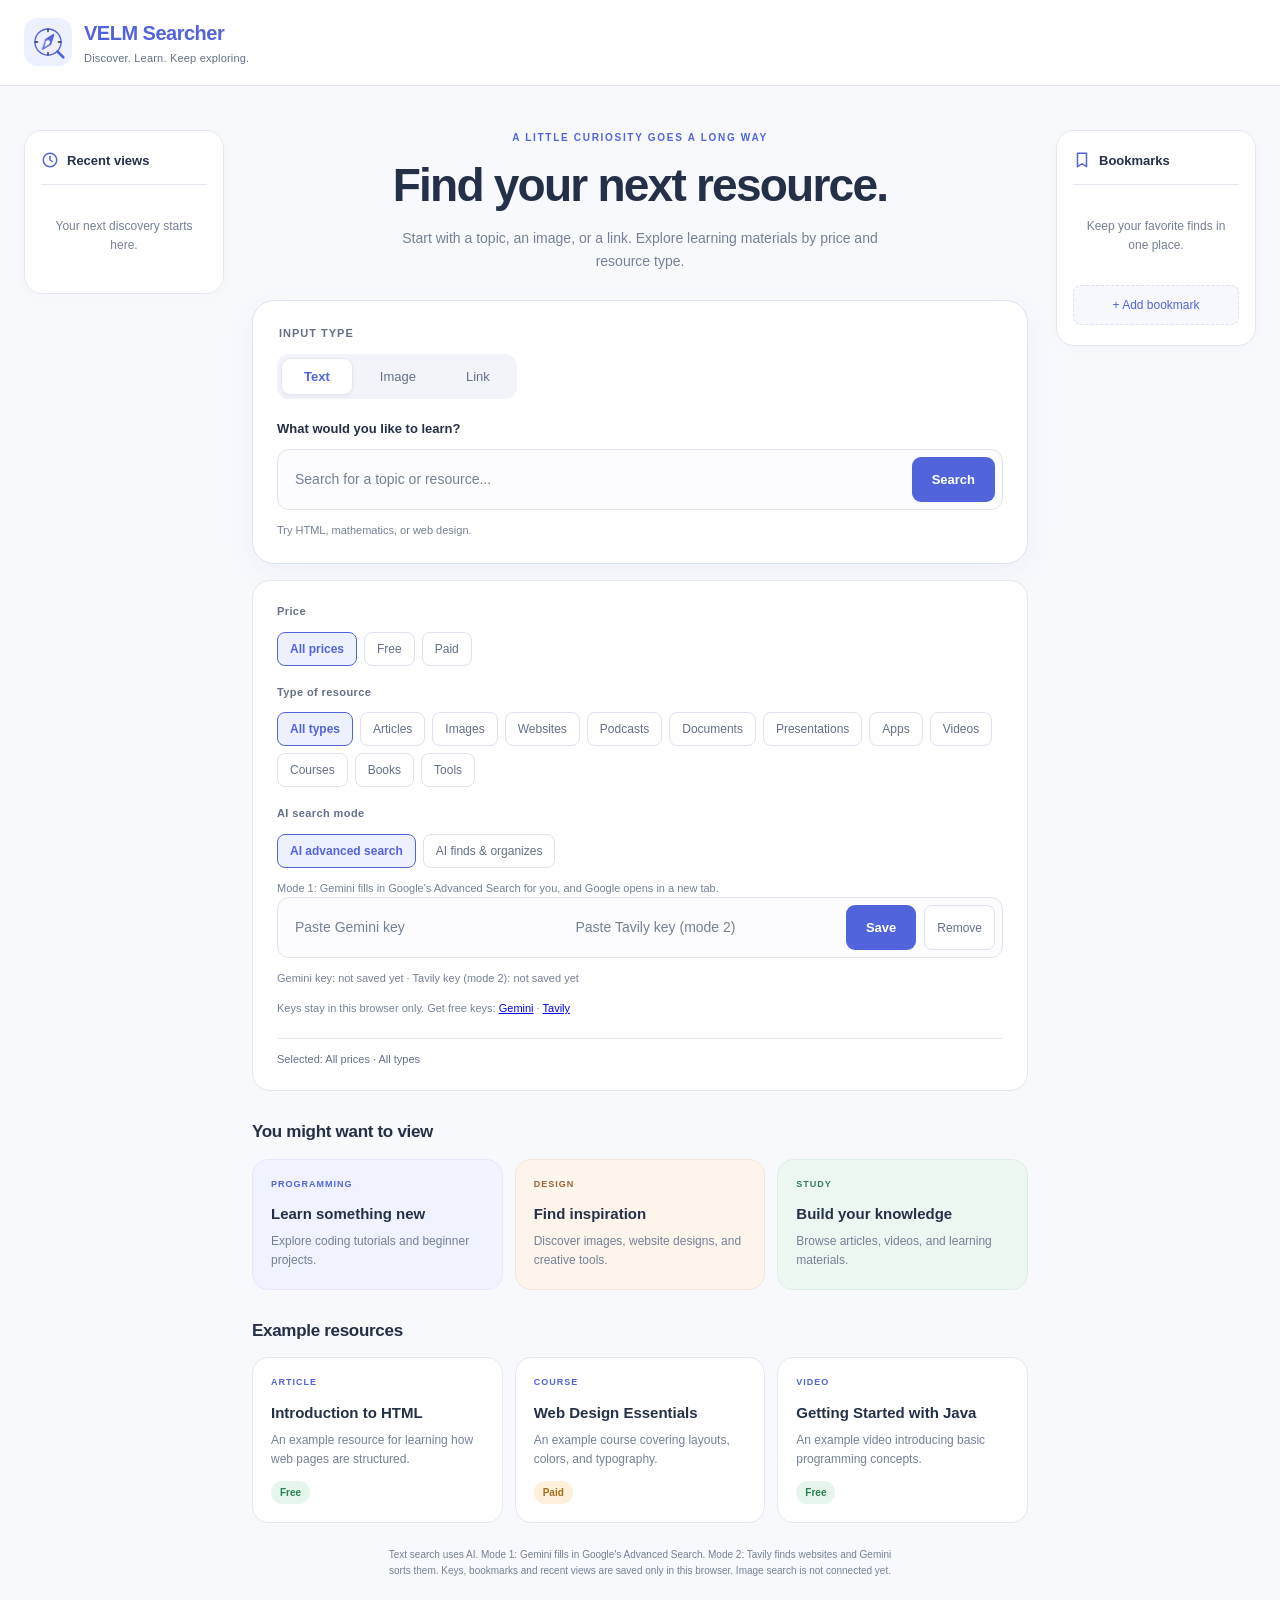
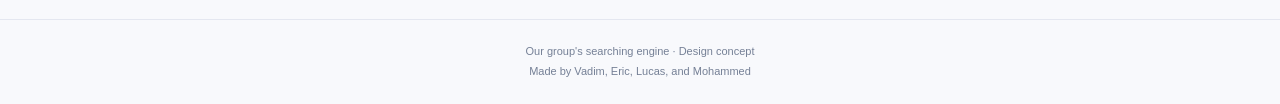
==== commit d5a3a998: "Rename the site to VELM Searcher; make mode 1 fill Google's fields properly - Title, brand and doc h" ====
--- a/Advanced Searcher/HTML.html
+++ b/Advanced Searcher/HTML.html
@@ -3,7 +3,7 @@
 <head>
   <meta charset="UTF-8">
   <meta name="viewport" content="width=device-width, initial-scale=1.0">
-  <title>Resource Search</title>
+  <title>VELM Searcher</title>
 
   <link rel="stylesheet" href="resource-search.css">
   <link rel="stylesheet" href="animations.css">
@@ -29,7 +29,7 @@
       </span>
 
       <span>
-        Resource Search
+        VELM Searcher
         <small class="brand-tagline">
           Discover. Learn. Keep exploring.
         </small>
